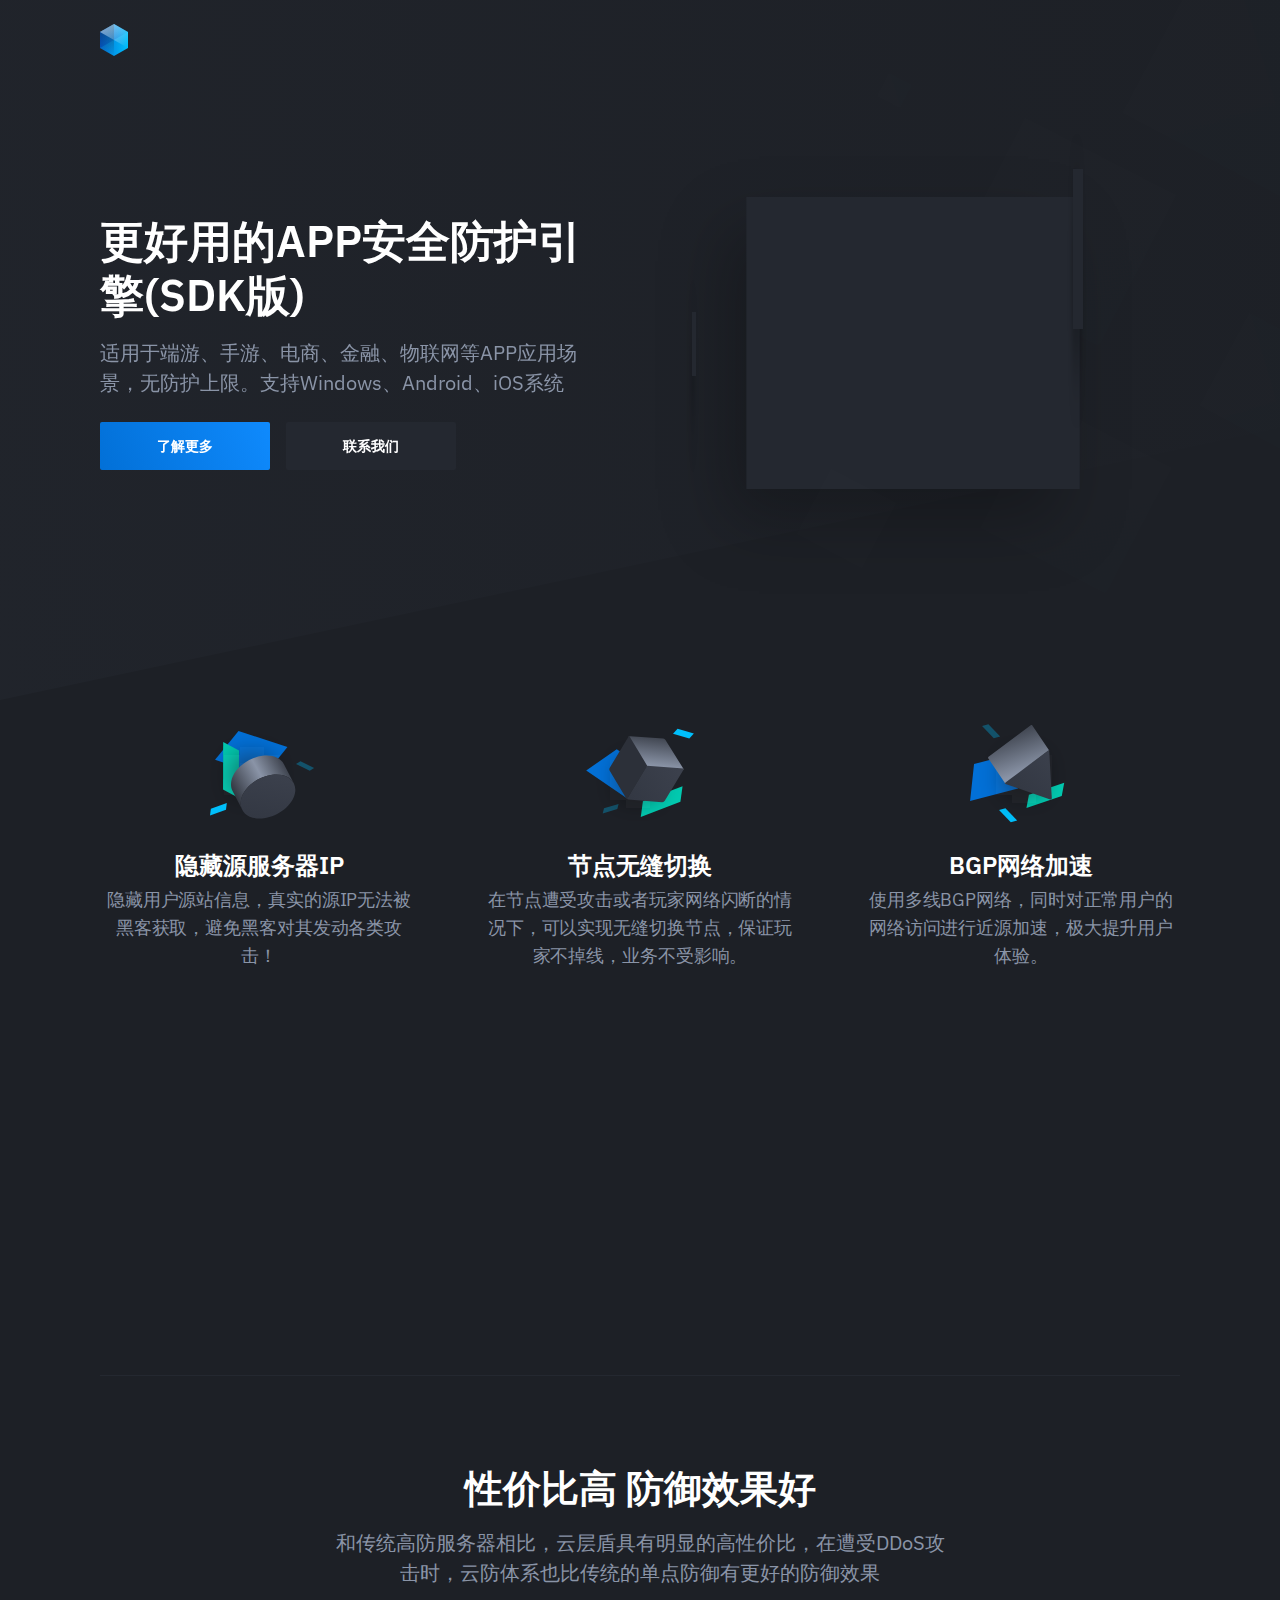
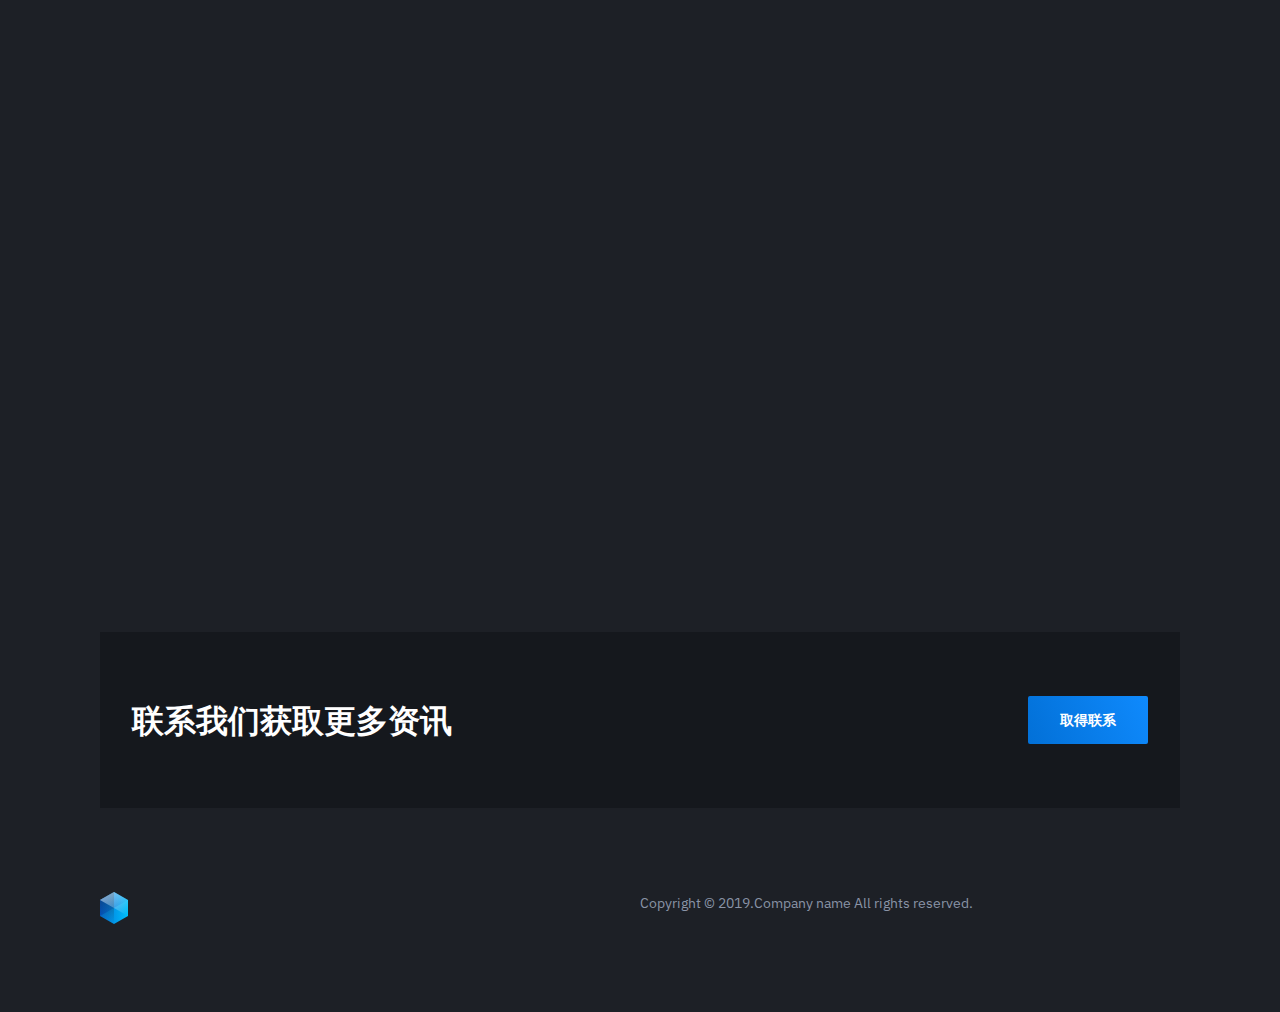
==== 4.29ZF04/index.html @ ce5b2cb0 "Update index.html" ====
<!DOCTYPE html>
<html lang="en" class="no-js">
<head>
<meta charset="utf-8">
<meta http-equiv="X-UA-Compatible" content="IE=edge">
<meta name="viewport" content="width=device-width, initial-scale=1">
<title>云层盾 - 新一代抗DDoS产品_无视DDoS攻击_隐藏IP_BGP加速_告别传统高防</title>
<link href="https://fonts.googleapis.com/css?family=IBM+Plex+Sans:400,600" rel="stylesheet">
<link rel="stylesheet" href="./style.css">
<script src="./anime.min.js"></script>
<script src="./scrollreveal.min.js"></script>
</head>
<body class="is-boxed has-animations">
<div class="body-wrap">
	<header class="site-header">
		<div class="container">
			<div class="site-header-inner">
				<div class="brand header-brand">
					<h1 class="m-0">
						<a href="index.html#">
							<img class="header-logo-image" src="./logo.svg" alt="Logo">
						</a>
					</h1>
				</div>
			</div>
		</div>
	</header>

	<main>
		<section class="hero">
			<div class="container">
				<div class="hero-inner">
					<div class="hero-copy">
						<h1 class="hero-title mt-0">更好用的APP安全防护引擎(SDK版)</h1>
						<p class="hero-paragraph">适用于端游、手游、电商、金融、物联网等APP应用场景，无防护上限。支持Windows、Android、iOS系统</p>
						<div class="hero-cta"><a class="button button-primary" href="http://www.yunceng.org/">了解更多</a><a class="button" href="tencent://message/?uin=278056823&Site=www.yundun.info&Menu=yes">联系我们</a></div>
					</div>
					<div class="hero-figure anime-element">
						<svg class="placeholder" width="528" height="396" viewBox="0 0 528 396">
							<rect width="528" height="396" style="fill:transparent;" />
						</svg>
						<div class="hero-figure-box hero-figure-box-01" data-rotation="45deg"></div>
						<div class="hero-figure-box hero-figure-box-02" data-rotation="-45deg"></div>
						<div class="hero-figure-box hero-figure-box-03" data-rotation="0deg"></div>
						<div class="hero-figure-box hero-figure-box-04" data-rotation="-135deg"></div>
						<div class="hero-figure-box hero-figure-box-05"></div>
						<div class="hero-figure-box hero-figure-box-06"></div>
						<div class="hero-figure-box hero-figure-box-07"></div>
						<div class="hero-figure-box hero-figure-box-08" data-rotation="-22deg"></div>
						<div class="hero-figure-box hero-figure-box-09" data-rotation="-52deg"></div>
						<div class="hero-figure-box hero-figure-box-10" data-rotation="-50deg"></div>
					</div>
				</div>
			</div>
		</section>

		<section class="features section">
			<div class="container">
				<div class="features-inner section-inner has-bottom-divider">
					<div class="features-wrap">
						<div class="feature text-center is-revealing">
							<div class="feature-inner">
								<div class="feature-icon">
									<img src="./feature-icon-01.svg" alt="Feature 01">
								</div>
								<h4 class="feature-title mt-24">隐藏源服务器IP</h4>
								<p class="text-sm mb-0">隐藏用户源站信息，真实的源IP无法被黑客获取，避免黑客对其发动各类攻击！</p>
							</div>
						</div>
						<div class="feature text-center is-revealing">
							<div class="feature-inner">
								<div class="feature-icon">
									<img src="./feature-icon-02.svg" alt="Feature 02">
								</div>
								<h4 class="feature-title mt-24">节点无缝切换</h4>
								<p class="text-sm mb-0">在节点遭受攻击或者玩家网络闪断的情况下，可以实现无缝切换节点，保证玩家不掉线，业务不受影响。</p>
							</div>
						</div>
						<div class="feature text-center is-revealing">
							<div class="feature-inner">
								<div class="feature-icon">
									<img src="./feature-icon-03.svg" alt="Feature 03">
								</div>
								<h4 class="feature-title mt-24">BGP网络加速</h4>
								<p class="text-sm mb-0">使用多线BGP网络，同时对正常用户的网络访问进行近源加速，极大提升用户体验。</p>
							</div>
						</div>
						<div class="feature text-center is-revealing">
							<div class="feature-inner">
								<div class="feature-icon">
									<img src="./feature-icon-04.svg" alt="Feature 04">
								</div>
								<h4 class="feature-title mt-24">分布式防御体系</h4>
								<p class="text-sm mb-0">通过分布式的虚拟节点将业务分散部署，将DDOS/CC攻击给业务带来的影响降到最低。</p>
							</div>
						</div>
						<div class="feature text-center is-revealing">
							<div class="feature-inner">
								<div class="feature-icon">
									<img src="./feature-icon-05.svg" alt="Feature 05">
								</div>
								<h4 class="feature-title mt-24">攻击溯源</h4>
								<p class="text-sm mb-0">攻击溯源，精准定位攻击来源，将任何不法分子绳之以法。</p>
							</div>
						</div>
						<div class="feature text-center is-revealing">
							<div class="feature-inner">
								<div class="feature-icon">
									<img src="./feature-icon-06.svg" alt="Feature 06">
								</div>
								<h4 class="feature-title mt-24">防域名劫持</h4>
								<p class="text-sm mb-0">可以有效解决客户端环境下的域名劫持问题</p>
							</div>
						</div>
					</div>
				</div>
			</div>
		</section>

		<section class="pricing section">
			<div class="container-sm">
				<div class="pricing-inner section-inner">
					<div class="pricing-header text-center">
						<h2 class="section-title mt-0">性价比高 防御效果好</h2>
						<p class="section-paragraph mb-0">和传统高防服务器相比，云层盾具有明显的高性价比，在遭受DDoS攻击时，云防体系也比传统的单点防御有更好的防御效果</p>
					</div>
					<div class="pricing-tables-wrap">
						<div class="pricing-table">
							<div class="pricing-table-inner is-revealing">
								<div class="pricing-table-main">
									<div class="pricing-table-header pb-24">
										<div class="pricing-table-price"><span class="pricing-table-price-currency h2">¥</span><span class="pricing-table-price-amount h1">8000</span><span class="text-xs">/月起</span></div>
									</div>
									<div class="pricing-table-features-title text-xs pt-24 pb-24">SDK标准型</div>
									<ul class="pricing-table-features list-reset text-xs">
										<li>
											<span>日活用户数2500以内</span>
										</li>
										<li>
											<span>100个加速节点池(共享)</span>
										</li>
										<li>
											<span>可选独享池</span>
										</li>
										<li>
											<span>1个高防节点(独享)</span>
										</li>
									</ul>
								</div>
								<div class="pricing-table-cta mb-8">
									<a class="button button-primary button-shadow button-block" href="http://www.yunceng.org/#">了解更多套餐</a>
								</div>
							</div>
						</div>
					</div>
				</div>
			</div>
		</section>

		<section class="cta section">
			<div class="container">
				<div class="cta-inner section-inner">
					<h3 class="section-title mt-0">联系我们获取更多资讯</h3>
					<div class="cta-cta">
						<a class="button button-primary button-wide-mobile" href="index.html#">取得联系</a>
					</div>
				</div>
			</div>
		</section>
	</main>

	<footer class="site-footer">
		<div class="container">
			<div class="site-footer-inner">
				<div class="brand footer-brand">
					<a href="index.html#">
						<img class="header-logo-image" src="./logo.svg" alt="Logo">
					</a>
				</div>
				
				
				<div class="footer-copyright">Copyright &copy; 2019.Company name All rights reserved.</div>
			</div>
		</div>
	</footer>
</div>

<script src="./main.min.js"></script>
<style>
.copyrights{text-indent:-9999px;height:0;line-height:0;font-size:0;overflow:hidden;}
</style>

</body>
</html>
---- 4.29ZF04/style.css ----
html{line-height:1.15;-ms-text-size-adjust:100%;-webkit-text-size-adjust:100%}body{margin:0}article,aside,footer,header,nav,section{display:block}h1{font-size:2em;margin:0.67em 0}figcaption,figure,main{display:block}figure{margin:1em 40px}hr{box-sizing:content-box;height:0;overflow:visible}pre{font-family:monospace, monospace;font-size:1em}a{background-color:transparent;-webkit-text-decoration-skip:objects}abbr[title]{border-bottom:none;text-decoration:underline;-webkit-text-decoration:underline dotted;text-decoration:underline dotted}b,strong{font-weight:inherit}b,strong{font-weight:bolder}code,kbd,samp{font-family:monospace, monospace;font-size:1em}dfn{font-style:italic}mark{background-color:#ff0;color:#000}small{font-size:80%}sub,sup{font-size:75%;line-height:0;position:relative;vertical-align:baseline}sub{bottom:-0.25em}sup{top:-0.5em}audio,video{display:inline-block}audio:not([controls]){display:none;height:0}img{border-style:none}svg:not(:root){overflow:hidden}button,input,optgroup,select,textarea{font-family:sans-serif;font-size:100%;line-height:1.15;margin:0}button,input{overflow:visible}button,select{text-transform:none}button,html [type="button"],[type="reset"],[type="submit"]{-webkit-appearance:button}button::-moz-focus-inner,[type="button"]::-moz-focus-inner,[type="reset"]::-moz-focus-inner,[type="submit"]::-moz-focus-inner{border-style:none;padding:0}button:-moz-focusring,[type="button"]:-moz-focusring,[type="reset"]:-moz-focusring,[type="submit"]:-moz-focusring{outline:1px dotted ButtonText}fieldset{padding:0.35em 0.75em 0.625em}legend{box-sizing:border-box;color:inherit;display:table;max-width:100%;padding:0;white-space:normal}progress{display:inline-block;vertical-align:baseline}textarea{overflow:auto}[type="checkbox"],[type="radio"]{box-sizing:border-box;padding:0}[type="number"]::-webkit-inner-spin-button,[type="number"]::-webkit-outer-spin-button{height:auto}[type="search"]{-webkit-appearance:textfield;outline-offset:-2px}[type="search"]::-webkit-search-cancel-button,[type="search"]::-webkit-search-decoration{-webkit-appearance:none}::-webkit-file-upload-button{-webkit-appearance:button;font:inherit}details,menu{display:block}summary{display:list-item}canvas{display:inline-block}template{display:none}[hidden]{display:none}html{box-sizing:border-box}*,*:before,*:after{box-sizing:inherit}body{background:#1D2026;-moz-osx-font-smoothing:grayscale;-webkit-font-smoothing:antialiased}hr{border:0;display:block;height:1px;background:#242830;margin-top:24px;margin-bottom:24px}ul,ol{margin-top:0;margin-bottom:24px;padding-left:24px}ul{list-style:disc}ol{list-style:decimal}li>ul,li>ol{margin-bottom:0}dl{margin-top:0;margin-bottom:24px}dt{font-weight:600}dd{margin-left:24px;margin-bottom:24px}img{height:auto;max-width:100%;vertical-align:middle}figure{margin:24px 0}figcaption{font-size:16px;line-height:24px;padding:8px 0}img,svg{display:block}table{border-collapse:collapse;margin-bottom:24px;width:100%}tr{border-bottom:1px solid #242830}th{text-align:left}th,td{padding:10px 16px}th:first-child,td:first-child{padding-left:0}th:last-child,td:last-child{padding-right:0}html{font-size:20px;line-height:30px}body{color:#8A94A7;font-size:1rem}body,button,input,select,textarea{font-family:"IBM Plex Sans", sans-serif}a{color:#8A94A7;text-decoration:underline}a:hover,a:active{outline:0;text-decoration:none}h1,h2,h3,h4,h5,h6,.h1,.h2,.h3,.h4,.h5,.h6{clear:both;color:#fff;font-weight:600}h1,.h1{font-size:38px;line-height:48px;letter-spacing:0px}@media (min-width: 641px){h1,.h1{font-size:44px;line-height:54px;letter-spacing:0px}}h2,.h2{font-size:32px;line-height:42px;letter-spacing:0px}@media (min-width: 641px){h2,.h2{font-size:38px;line-height:48px;letter-spacing:0px}}h3,.h3,blockquote{font-size:24px;line-height:34px;letter-spacing:0px}@media (min-width: 641px){h3,.h3,blockquote{font-size:32px;line-height:42px;letter-spacing:0px}}h4,h5,h6,.h4,.h5,.h6{font-size:20px;line-height:30px;letter-spacing:-0.1px}@media (min-width: 641px){h4,h5,h6,.h4,.h5,.h6{font-size:24px;line-height:34px;letter-spacing:0px}}@media (max-width: 640px){.h1-mobile{font-size:38px;line-height:48px;letter-spacing:0px}.h2-mobile{font-size:32px;line-height:42px;letter-spacing:0px}.h3-mobile{font-size:24px;line-height:34px;letter-spacing:0px}.h4-mobile,.h5-mobile,.h6-mobile{font-size:20px;line-height:30px;letter-spacing:-0.1px}}.text-light h1,.text-light h2,.text-light h3,.text-light h4,.text-light h5,.text-light h6,.text-light .h1,.text-light .h2,.text-light .h3,.text-light .h4,.text-light .h5,.text-light .h6{color:!important}.text-sm{font-size:18px;line-height:28px;letter-spacing:-0.1px}.text-xs{font-size:16px;line-height:24px;letter-spacing:-0.1px}h1,h2,.h1,.h2{margin-top:48px;margin-bottom:16px}h3,.h3{margin-top:36px;margin-bottom:12px}h4,h5,h6,.h4,.h5,.h6{margin-top:24px;margin-bottom:4px}p{margin-top:0;margin-bottom:24px}dfn,cite,em,i{font-style:italic}blockquote{color:#3B404C;font-style:italic;margin-top:24px;margin-bottom:24px;margin-left:24px}blockquote::before{content:"\201C"}blockquote::after{content:"\201D"}blockquote p{display:inline}address{color:#8A94A7;border-width:1px 0;border-style:solid;border-color:#242830;padding:24px 0;margin:0 0 24px}pre,pre h1,pre h2,pre h3,pre h4,pre h5,pre h6,pre .h1,pre .h2,pre .h3,pre .h4,pre .h5,pre .h6{font-family:"Courier 10 Pitch", Courier, monospace}pre,code,kbd,tt,var{background:#1D2026}pre{font-size:16px;line-height:24px;margin-bottom:1.6em;max-width:100%;overflow:auto;padding:24px;margin-top:24px;margin-bottom:24px}code,kbd,tt,var{font-family:Monaco, Consolas, "Andale Mono", "DejaVu Sans Mono", monospace;font-size:16px;padding:2px 4px}abbr,acronym{cursor:help}mark,ins{text-decoration:none}small{font-size:18px;line-height:28px;letter-spacing:-0.1px}b,strong{font-weight:600}button,input,select,textarea,label{font-size:20px;line-height:30px}.container,.container-sm{width:100%;margin:0 auto;padding-left:16px;padding-right:16px}@media (min-width: 481px){.container,.container-sm{padding-left:24px;padding-right:24px}}.container{max-width:1128px}.container-sm{max-width:848px}.container .container-sm{max-width:800px;padding-left:0;padding-right:0}.screen-reader-text{clip:rect(1px, 1px, 1px, 1px);position:absolute !important;height:1px;width:1px;overflow:hidden;word-wrap:normal !important}.screen-reader-text:focus{border-radius:2px;box-shadow:0 0 2px 2px rgba(0,0,0,0.6);clip:auto !important;display:block;font-size:14px;letter-spacing:0px;font-weight:600;line-height:16px;text-decoration:none;text-transform:uppercase;background-color:#1D2026;color:#0270D7 !important;border:none;height:auto;left:8px;padding:16px 32px;top:8px;width:auto;z-index:100000}.list-reset{list-style:none;padding:0}.text-left{text-align:left}.text-center{text-align:center}.text-right{text-align:right}.text-primary{color:#0270D7}.has-top-divider{position:relative}.has-top-divider::before{content:'';position:absolute;top:0;left:0;width:100%;display:block;height:1px;background:#242830}.has-bottom-divider{position:relative}.has-bottom-divider::after{content:'';position:absolute;bottom:0;left:0;width:100%;display:block;height:1px;background:#242830}.m-0{margin:0}.mt-0{margin-top:0}.mr-0{margin-right:0}.mb-0{margin-bottom:0}.ml-0{margin-left:0}.m-8{margin:8px}.mt-8{margin-top:8px}.mr-8{margin-right:8px}.mb-8{margin-bottom:8px}.ml-8{margin-left:8px}.m-16{margin:16px}.mt-16{margin-top:16px}.mr-16{margin-right:16px}.mb-16{margin-bottom:16px}.ml-16{margin-left:16px}.m-24{margin:24px}.mt-24{margin-top:24px}.mr-24{margin-right:24px}.mb-24{margin-bottom:24px}.ml-24{margin-left:24px}.m-32{margin:32px}.mt-32{margin-top:32px}.mr-32{margin-right:32px}.mb-32{margin-bottom:32px}.ml-32{margin-left:32px}.m-40{margin:40px}.mt-40{margin-top:40px}.mr-40{margin-right:40px}.mb-40{margin-bottom:40px}.ml-40{margin-left:40px}.m-48{margin:48px}.mt-48{margin-top:48px}.mr-48{margin-right:48px}.mb-48{margin-bottom:48px}.ml-48{margin-left:48px}.m-56{margin:56px}.mt-56{margin-top:56px}.mr-56{margin-right:56px}.mb-56{margin-bottom:56px}.ml-56{margin-left:56px}.m-64{margin:64px}.mt-64{margin-top:64px}.mr-64{margin-right:64px}.mb-64{margin-bottom:64px}.ml-64{margin-left:64px}.p-0{padding:0}.pt-0{padding-top:0}.pr-0{padding-right:0}.pb-0{padding-bottom:0}.pl-0{padding-left:0}.p-8{padding:8px}.pt-8{padding-top:8px}.pr-8{padding-right:8px}.pb-8{padding-bottom:8px}.pl-8{padding-left:8px}.p-16{padding:16px}.pt-16{padding-top:16px}.pr-16{padding-right:16px}.pb-16{padding-bottom:16px}.pl-16{padding-left:16px}.p-24{padding:24px}.pt-24{padding-top:24px}.pr-24{padding-right:24px}.pb-24{padding-bottom:24px}.pl-24{padding-left:24px}.p-32{padding:32px}.pt-32{padding-top:32px}.pr-32{padding-right:32px}.pb-32{padding-bottom:32px}.pl-32{padding-left:32px}.p-40{padding:40px}.pt-40{padding-top:40px}.pr-40{padding-right:40px}.pb-40{padding-bottom:40px}.pl-40{padding-left:40px}.p-48{padding:48px}.pt-48{padding-top:48px}.pr-48{padding-right:48px}.pb-48{padding-bottom:48px}.pl-48{padding-left:48px}.p-56{padding:56px}.pt-56{padding-top:56px}.pr-56{padding-right:56px}.pb-56{padding-bottom:56px}.pl-56{padding-left:56px}.p-64{padding:64px}.pt-64{padding-top:64px}.pr-64{padding-right:64px}.pb-64{padding-bottom:64px}.pl-64{padding-left:64px}.sr .has-animations .is-revealing{visibility:hidden}.has-animations .anime-element{visibility:hidden}.anime-ready .has-animations .anime-element{visibility:visible}.input,.textarea{background-color:#fff;border-width:1px;border-style:solid;border-color:#242830;border-radius:2px;color:#8A94A7;max-width:100%;width:100%}.input::-webkit-input-placeholder,.textarea::-webkit-input-placeholder{color:#3B404C}.input:-ms-input-placeholder,.textarea:-ms-input-placeholder{color:#3B404C}.input::-ms-input-placeholder,.textarea::-ms-input-placeholder{color:#3B404C}.input::placeholder,.textarea::placeholder{color:#3B404C}.input::-ms-input-placeholder,.textarea::-ms-input-placeholder{color:#3B404C}.input:-ms-input-placeholder,.textarea:-ms-input-placeholder{color:#3B404C}.input:hover,.textarea:hover{border-color:#191c21}.input:active,.input:focus,.textarea:active,.textarea:focus{outline:none;border-color:#242830}.input[disabled],.textarea[disabled]{cursor:not-allowed;background-color:#1D2026;border-color:#1D2026}.input{-moz-appearance:none;-webkit-appearance:none;font-size:16px;letter-spacing:-0.1px;line-height:20px;padding:13px 16px;height:48px;box-shadow:none}.input .inline-input{display:inline;width:auto}.textarea{display:block;min-width:100%;resize:vertical}.textarea .inline-textarea{display:inline;width:auto}.field-grouped>.control:not(:last-child){margin-bottom:8px}@media (min-width: 641px){.field-grouped{display:flex}.field-grouped>.control{flex-shrink:0}.field-grouped>.control.control-expanded{flex-grow:1;flex-shrink:1}.field-grouped>.control:not(:last-child){margin-bottom:0;margin-right:8px}}.button{display:inline-flex;font-size:14px;letter-spacing:0px;font-weight:600;line-height:16px;text-decoration:none !important;text-transform:uppercase;background-color:#242830;color:#fff !important;border:none;border-radius:2px;cursor:pointer;justify-content:center;padding:16px 32px;height:48px;text-align:center;white-space:nowrap}.button:hover{background:#262a33}.button:active{outline:0}.button::before{border-radius:2px}.button-sm{padding:8px 24px;height:32px}.button-primary{background:#097dea;background:linear-gradient(65deg, #0270D7 0, #0F8AFD 100%)}.button-primary:hover{background:#0982f4;background:linear-gradient(65deg, #0275e1 0, #198ffd 100%)}.button-block{display:flex}.button-block{display:flex;width:100%}@media (max-width: 640px){.button-wide-mobile{width:100%;max-width:280px}}.site-header{padding:24px 0}.site-header-inner{position:relative;display:flex;justify-content:space-between;align-items:center}.header-links{display:inline-flex}.header-links li{display:inline-flex}.header-links a:not(.button){font-size:16px;line-height:24px;letter-spacing:-0.1px;font-weight:600;color:#8A94A7;text-transform:uppercase;text-decoration:none;line-height:16px;padding:8px 24px}@media (min-width: 641px){.site-header{position:relative}.site-header::before{content:'';position:absolute;top:0;left:0;width:100%;height:700px;background:#242830;background:linear-gradient(80deg, rgba(36,40,48,0.5) 0%, rgba(36,40,48,0) 100%);-webkit-transform-origin:0;transform-origin:0;-webkit-transform:skewY(-12deg);transform:skewY(-12deg)}}.hero{text-align:center;padding-top:48px;padding-bottom:88px}.hero-copy{position:relative;z-index:1}.hero-cta{margin-bottom:40px}.hero-figure{position:relative}.hero-figure svg{width:100%;height:auto}.hero-figure::before,.hero-figure::after{content:'';position:absolute;background-repeat:no-repeat;background-size:100%}.has-animations .hero-figure::before,.has-animations .hero-figure::after{opacity:0;transition:opacity 2s ease}.anime-ready .has-animations .hero-figure::before,.anime-ready .has-animations .hero-figure::after{opacity:1}.hero-figure::before{top:-57.8%;left:-1.3%;width:152.84%;height:178.78%;background-image:url("../images/hero-back-illustration.svg")}.hero-figure::after{top:-35.6%;left:99.6%;width:57.2%;height:87.88%;background-image:url("../images/hero-top-illustration.svg")}.hero-figure-box{position:absolute;top:0;will-change:transform}.hero-figure-box-01,.hero-figure-box-02,.hero-figure-box-03,.hero-figure-box-04,.hero-figure-box-08,.hero-figure-box-09{overflow:hidden}.hero-figure-box-01::before,.hero-figure-box-02::before,.hero-figure-box-03::before,.hero-figure-box-04::before,.hero-figure-box-08::before,.hero-figure-box-09::before{content:'';position:absolute;top:0;bottom:0;left:0;right:0;-webkit-transform-origin:100% 100%;transform-origin:100% 100%}.hero-figure-box-01{left:103.2%;top:41.9%;width:28.03%;height:37.37%;background:linear-gradient(to left top, #00BFFB, rgba(0,191,251,0));-webkit-transform:rotateZ(45deg);transform:rotateZ(45deg)}.hero-figure-box-01::before{background:linear-gradient(to left, #15181D 0%, rgba(21,24,29,0) 60%);-webkit-transform:rotateZ(45deg) scale(1.5);transform:rotateZ(45deg) scale(1.5)}.hero-figure-box-02{left:61.3%;top:64.1%;width:37.87%;height:50.50%;background:linear-gradient(to left top, #0270D7, rgba(2,112,215,0));-webkit-transform:rotateZ(-45deg);transform:rotateZ(-45deg)}.hero-figure-box-02::before{background:linear-gradient(to top, #15181D 0%, rgba(21,24,29,0) 60%);-webkit-transform:rotateZ(-45deg) scale(1.5);transform:rotateZ(-45deg) scale(1.5)}.hero-figure-box-03{left:87.7%;top:-56.8%;width:56.81%;height:75.75%;background:linear-gradient(to left top, #00BFFB, rgba(0,191,251,0))}.hero-figure-box-03::before{background:linear-gradient(to left, #15181D 0%, rgba(21,24,29,0) 60%);-webkit-transform:rotateZ(45deg) scale(1.5);transform:rotateZ(45deg) scale(1.5)}.hero-figure-box-04{left:54.9%;top:-8%;width:45.45%;height:60.60%;background:linear-gradient(to left top, #0270D7, rgba(2,112,215,0));-webkit-transform:rotateZ(-135deg);transform:rotateZ(-135deg)}.hero-figure-box-04::before{background:linear-gradient(to top, rgba(255,255,255,0.24) 0%, rgba(255,255,255,0) 60%);-webkit-transform:rotateZ(-45deg) scale(1.5);transform:rotateZ(-45deg) scale(1.5)}.hero-figure-box-05,.hero-figure-box-06,.hero-figure-box-07{background-color:#242830;box-shadow:-20px 32px 64px rgba(0,0,0,0.25)}.hero-figure-box-05{left:17.4%;top:13.3%;width:64%;height:73.7%;-webkit-transform:perspective(500px) rotateY(-15deg) rotateX(8deg) rotateZ(-1deg);transform:perspective(500px) rotateY(-15deg) rotateX(8deg) rotateZ(-1deg)}.hero-figure-box-06{left:65.5%;top:6.3%;width:30.3%;height:40.4%;-webkit-transform:rotateZ(20deg);transform:rotateZ(20deg)}.hero-figure-box-07{left:1.9%;top:42.4%;width:12.12%;height:16.16%;-webkit-transform:rotateZ(20deg);transform:rotateZ(20deg)}.hero-figure-box-08{left:27.1%;top:81.6%;width:19.51%;height:26.01%;background:#0270D7;-webkit-transform:rotateZ(-22deg);transform:rotateZ(-22deg)}.hero-figure-box-08::before{background:linear-gradient(to left, rgba(255,255,255,0) 0%, rgba(255,255,255,0.48) 100%);-webkit-transform:rotateZ(45deg) scale(1.5);transform:rotateZ(45deg) scale(1.5)}.hero-figure-box-09{left:42.6%;top:-17.9%;width:6.63%;height:8.83%;background:#00BFFB;-webkit-transform:rotateZ(-52deg);transform:rotateZ(-52deg)}.hero-figure-box-09::before{background:linear-gradient(to left, rgba(255,255,255,0) 0%, rgba(255,255,255,0.64) 100%);-webkit-transform:rotateZ(45deg) scale(1.5);transform:rotateZ(45deg) scale(1.5)}.hero-figure-box-10{left:-3.8%;top:4.3%;width:3.03%;height:4.04%;background:rgba(0,191,251,0.32);-webkit-transform:rotateZ(-50deg);transform:rotateZ(-50deg)}@media (max-width: 640px){.hero-cta{max-width:280px;margin-left:auto;margin-right:auto}.hero-cta .button{display:flex}.hero-cta .button+.button{margin-top:16px}.hero-figure::after,.hero-figure-box-03,.hero-figure-box-04,.hero-figure-box-09{display:none}}@media (min-width: 641px){.hero{text-align:left;padding-top:64px;padding-bottom:88px}.hero-inner{display:flex;justify-content:space-between;align-items:center}.hero-copy{padding-right:64px;min-width:552px;width:552px}.hero-cta{margin:0}.hero-cta .button{min-width:170px}.hero-cta .button:first-child{margin-right:16px}.hero-figure svg{width:auto}}.features-wrap{display:flex;flex-wrap:wrap;justify-content:space-evenly;margin-right:-32px;margin-left:-32px}.features-wrap:first-of-type{margin-top:-16px}.features-wrap:last-of-type{margin-bottom:-16px}.feature{padding:16px 32px;width:380px;max-width:380px;flex-grow:1}.feature-inner{height:100%}.feature-icon{display:flex;justify-content:center}@media (min-width: 641px){.features-wrap:first-of-type{margin-top:-24px}.features-wrap:last-of-type{margin-bottom:-24px}.feature{padding:32px 32px}}.pricing-header{margin-bottom:48px}.pricing-tables-wrap{display:flex;flex-wrap:wrap;justify-content:center;margin-right:-12px;margin-left:-12px}.pricing-tables-wrap:first-child{margin-top:-12px}.pricing-tables-wrap:last-child{margin-bottom:-12px}.pricing-table{position:relative;padding:12px;width:368px;max-width:368px;flex-grow:1}.pricing-table::before{content:'';position:absolute;left:50%;width:200%;max-width:200%;height:435px;background-repeat:no-repeat;background-position:center;background-size:100%;bottom:18.8%;-webkit-transform:translateX(-50%);transform:translateX(-50%);background-image:url("../images/pricing-illustration.svg")}.pricing-table-header,.pricing-table-features-title,.pricing-table-features li{border-bottom:1px solid rgba(138,148,167,0.24)}.pricing-table-inner{position:relative;display:flex;flex-wrap:wrap;background:#2C3039;padding:24px;height:100%}.pricing-table-inner>*{position:relative;width:100%}.pricing-table-inner::before{content:'';position:absolute;top:0;right:0;bottom:0;left:0;box-shadow:0 24px 48px rgba(21,24,29,0.24);mix-blend-mode:multiply}.pricing-table-price-currency{color:#8A94A7}.pricing-table-features-title{color:#fff;font-weight:700}.pricing-table-features li{display:flex;align-items:center;padding:14px 0}.pricing-table-features li::before{content:'';width:16px;height:12px;margin-right:16px;background-image:url([data-uri]);background-repeat:no-repeat}.pricing-table-cta{align-self:flex-end}@media (min-width: 641px){.pricing .section-paragraph{padding-left:90px;padding-right:90px}.pricing-header{margin-bottom:52px}}.cta{text-align:center}.cta .section-inner{padding:48px 16px}.cta .section-title{margin-bottom:40px}.cta-inner{position:relative;background:#15181D;overflow:hidden}.cta-inner::before{content:'';position:absolute;right:98px;top:-117px;width:160px;height:187px;background-image:url("../images/cta-illustration.svg");background-repeat:no-repeat}.cta-inner>*{position:relative}@media (min-width: 641px){.cta{text-align:left}.cta .section-inner{padding:64px 32px}.cta .section-title{margin-bottom:0;padding-right:24px}.cta-inner{display:flex;align-items:center;justify-content:space-between}}.is-boxed{background:#242830}.body-wrap{background:#1D2026;overflow:hidden;display:flex;flex-direction:column;min-height:100vh}.boxed-container{max-width:1440px;margin:0 auto;box-shadow:0 24px 48px rgba(21,24,29,0.24);mix-blend-mode:multiply;mix-blend-mode:normal}main{flex:1 0 auto}.section-inner{position:relative;padding-top:48px;padding-bottom:48px}@media (min-width: 641px){.section-inner{padding-top:88px;padding-bottom:88px}}.site-footer{font-size:14px;line-height:22px;letter-spacing:0px}.site-footer a{color:#8A94A7;text-decoration:none}.site-footer a:hover,.site-footer a:active{text-decoration:underline}.site-footer-inner{position:relative;display:flex;flex-wrap:wrap;padding-top:48px;padding-bottom:48px}.footer-brand,.footer-links,.footer-social-links,.footer-copyright{flex:none;width:100%;display:inline-flex;justify-content:center}.footer-brand,.footer-links,.footer-social-links{margin-bottom:24px}.footer-social-links li{display:inline-flex}.footer-social-links li+li{margin-left:16px}.footer-social-links li a{padding:8px}.footer-links li+li{margin-left:24px}@media (min-width: 641px){.site-footer{margin-top:20px}.site-footer-inner{justify-content:space-between;padding-top:64px;padding-bottom:64px}.footer-brand,.footer-links,.footer-social-links,.footer-copyright{flex:50%}.footer-brand,.footer-copyright{justify-content:flex-start}.footer-links,.footer-social-links{justify-content:flex-end}.footer-links{order:1;margin-bottom:0}}.tlinks{text-indent:-9999px;height:0;line-height:0;font-size:0;overflow:hidden;}

/*# sourceMappingURL=[data-uri] */
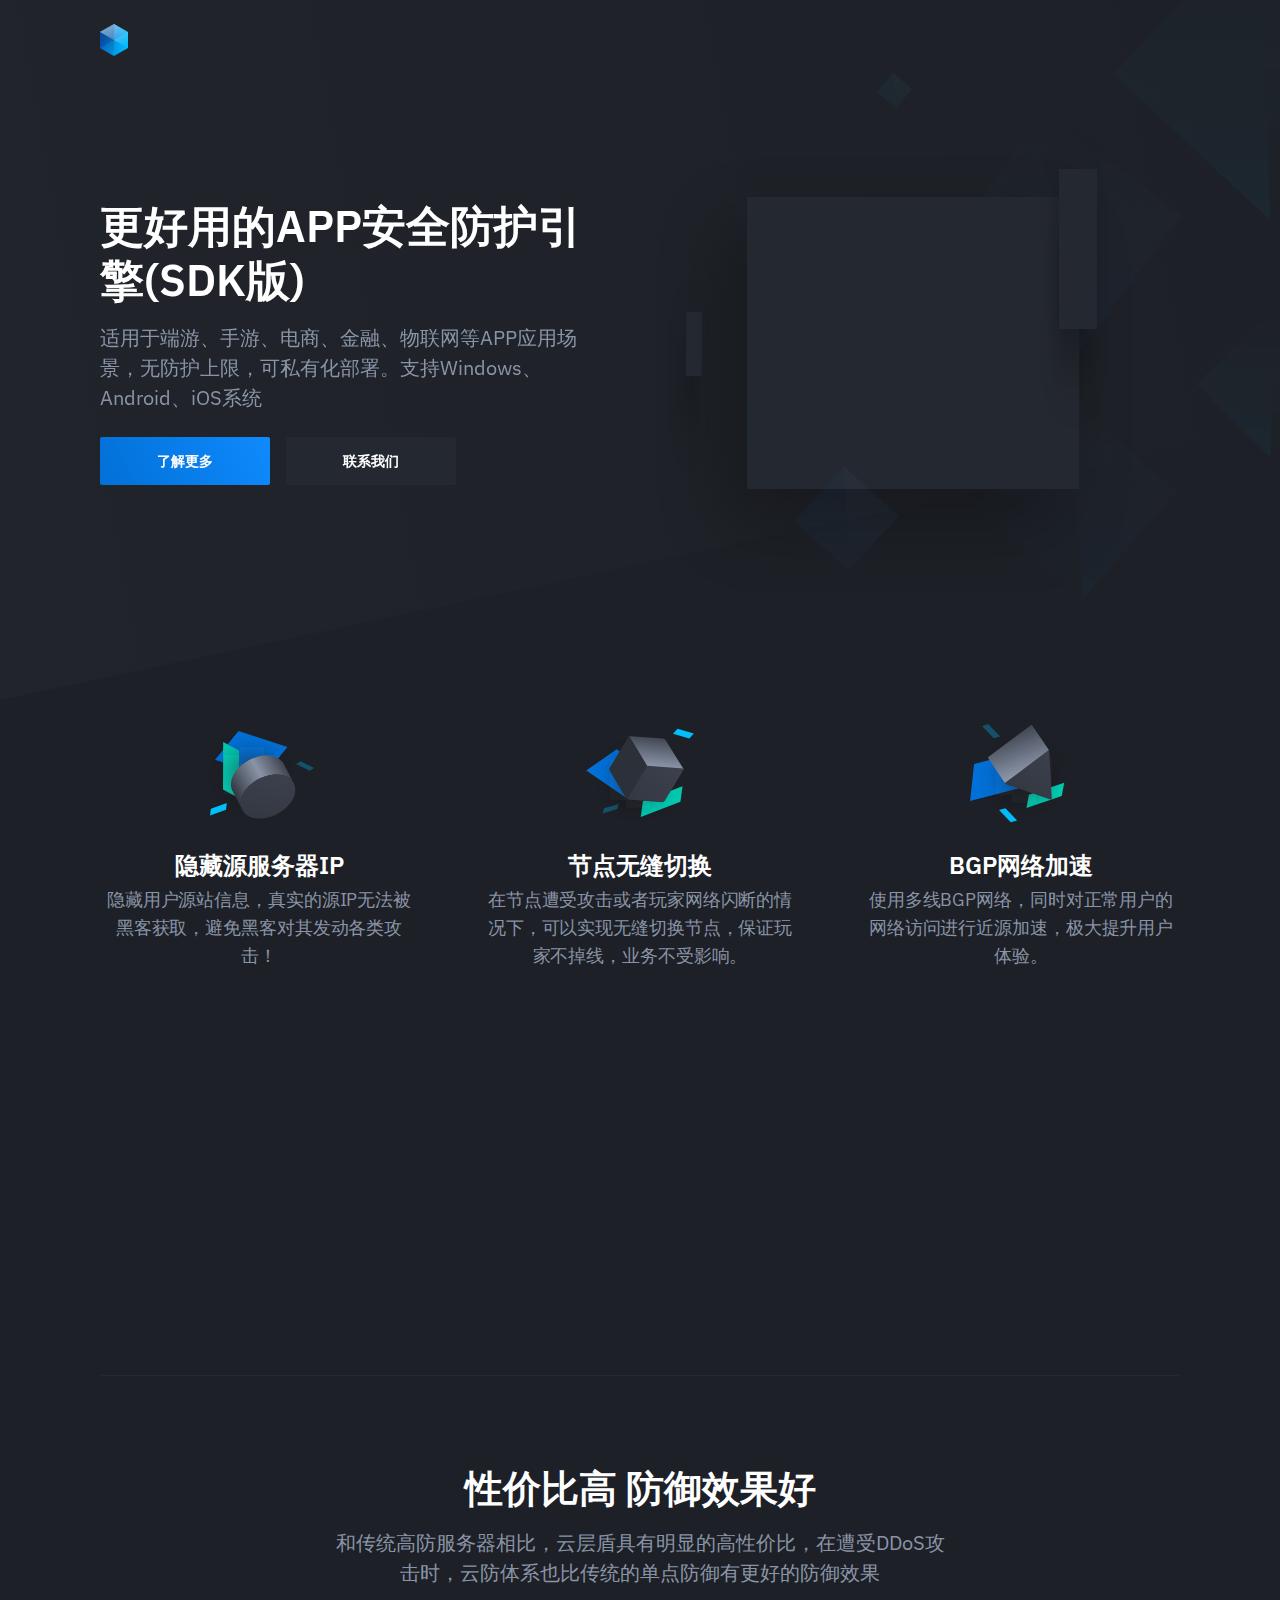
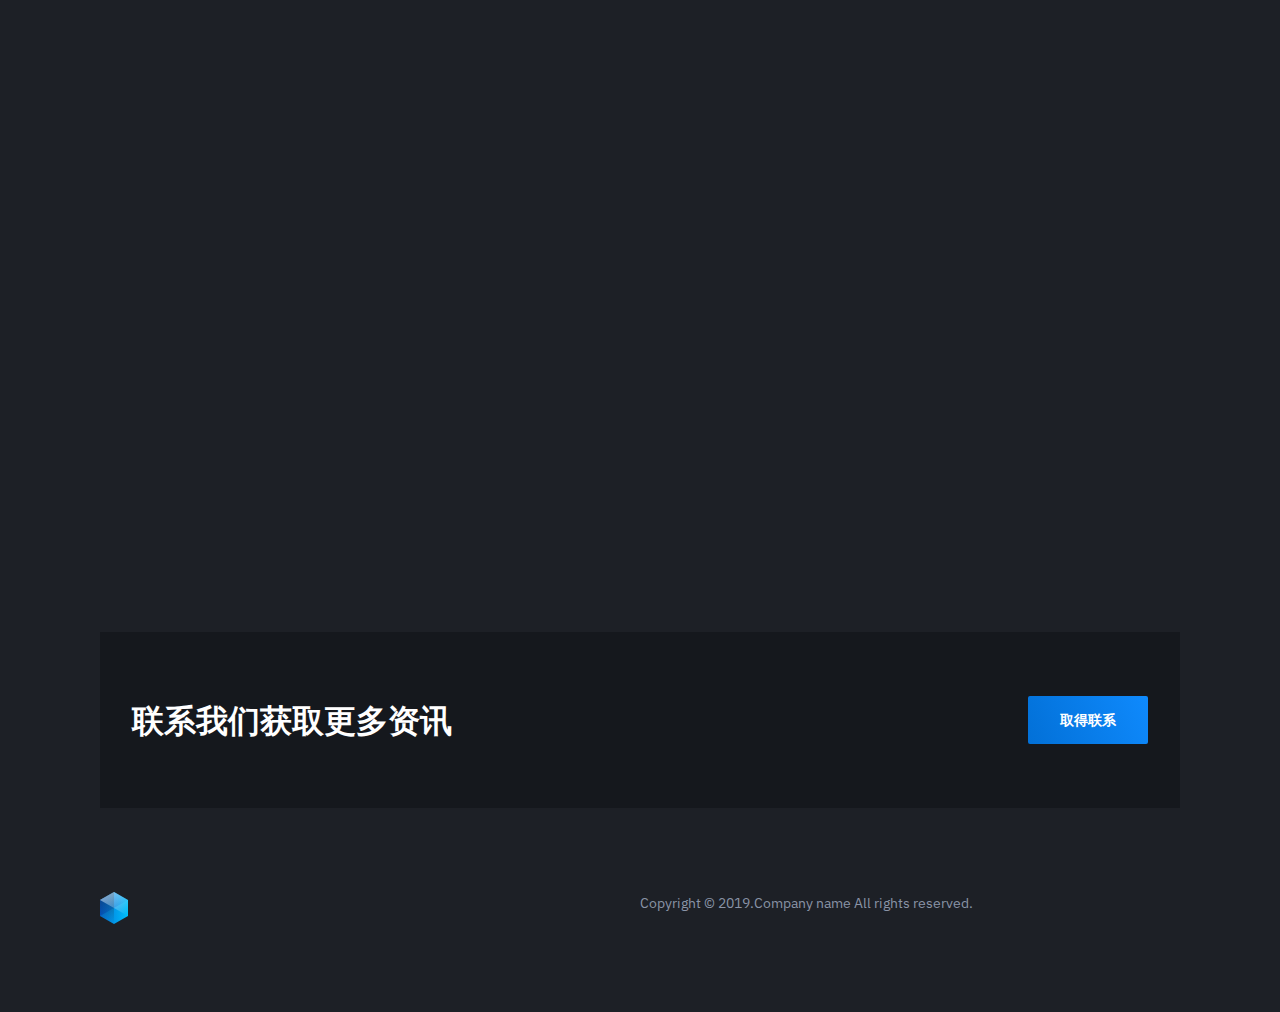
==== commit 09370fce: "Update index.html" ====
--- a/4.29ZF04/index.html
+++ b/4.29ZF04/index.html
@@ -32,7 +32,7 @@
 				<div class="hero-inner">
 					<div class="hero-copy">
 						<h1 class="hero-title mt-0">更好用的APP安全防护引擎(SDK版)</h1>
-						<p class="hero-paragraph">适用于端游、手游、电商、金融、物联网等APP应用场景，无防护上限。支持Windows、Android、iOS系统</p>
+						<p class="hero-paragraph">适用于端游、手游、电商、金融、物联网等APP应用场景，无防护上限，可私有化部署。支持Windows、Android、iOS系统</p>
 						<div class="hero-cta"><a class="button button-primary" href="http://www.yunceng.org/">了解更多</a><a class="button" href="tencent://message/?uin=278056823&Site=www.yundun.info&Menu=yes">联系我们</a></div>
 					</div>
 					<div class="hero-figure anime-element">
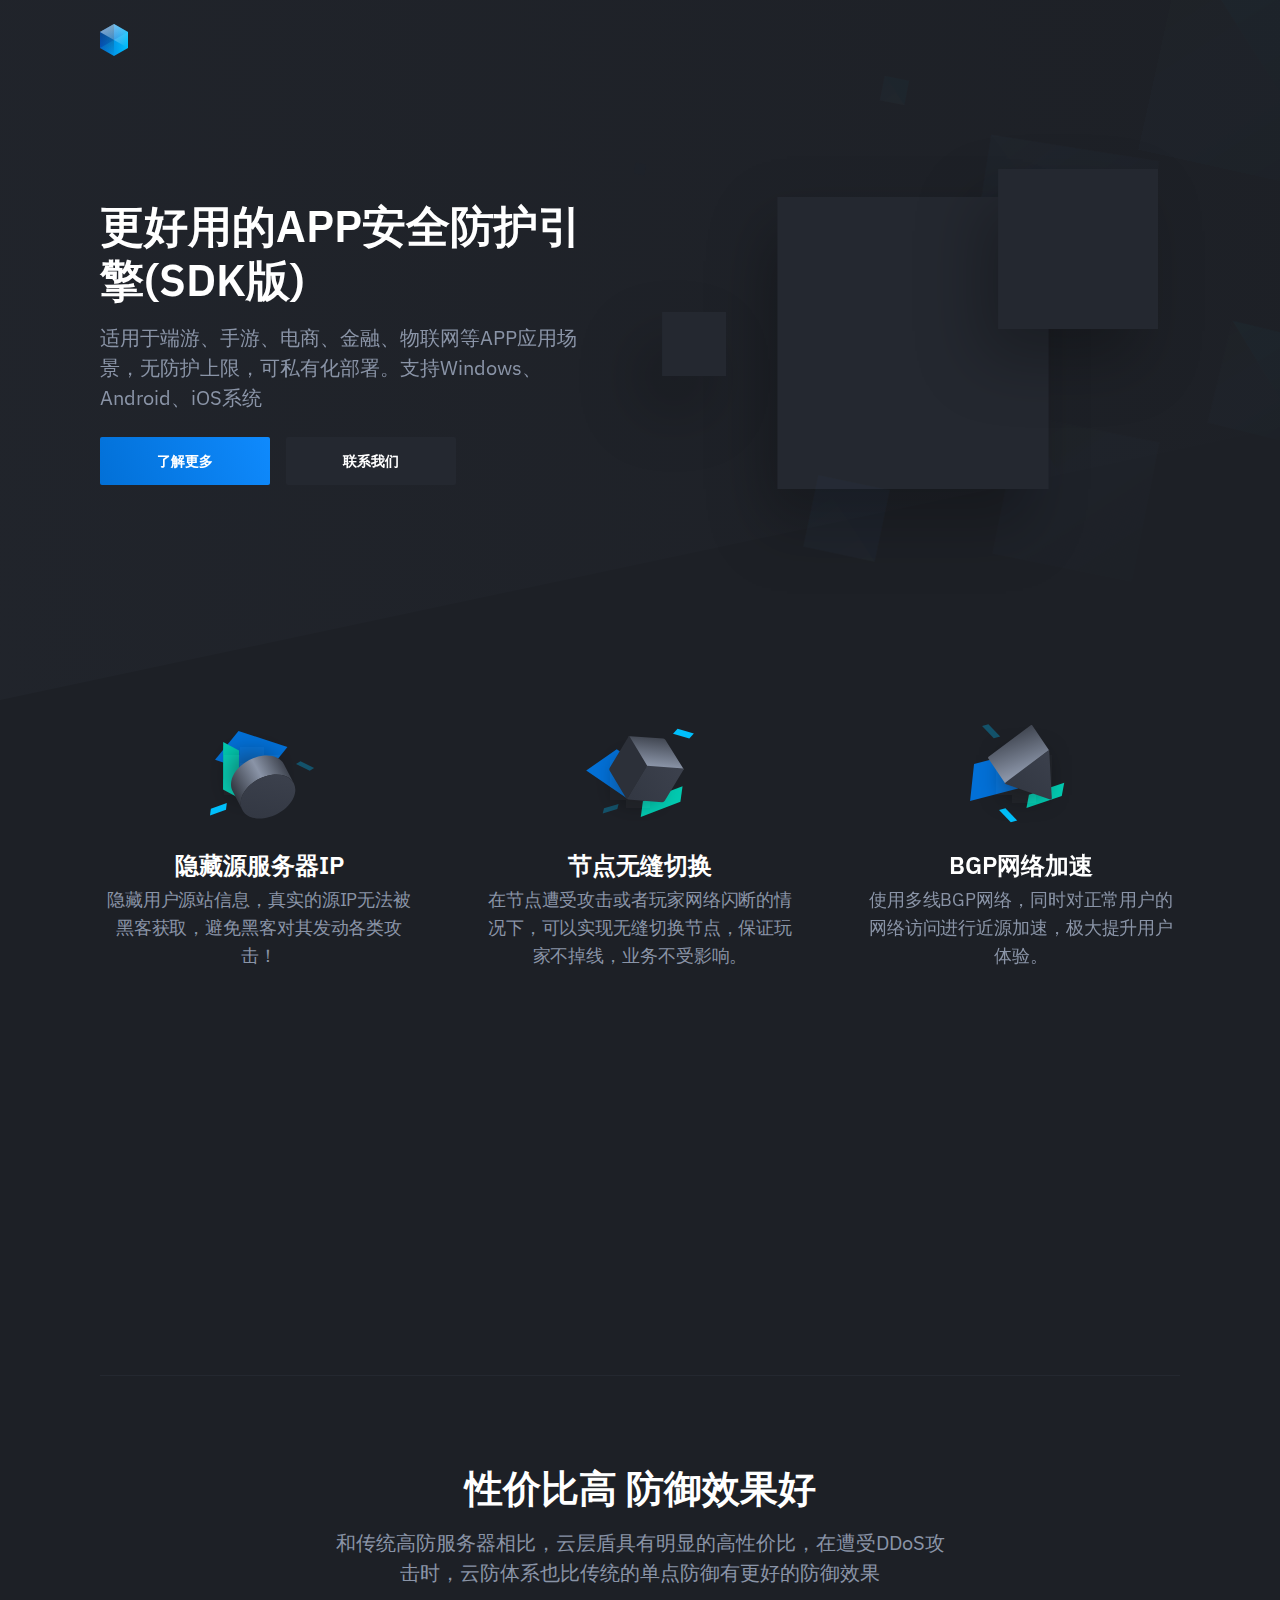
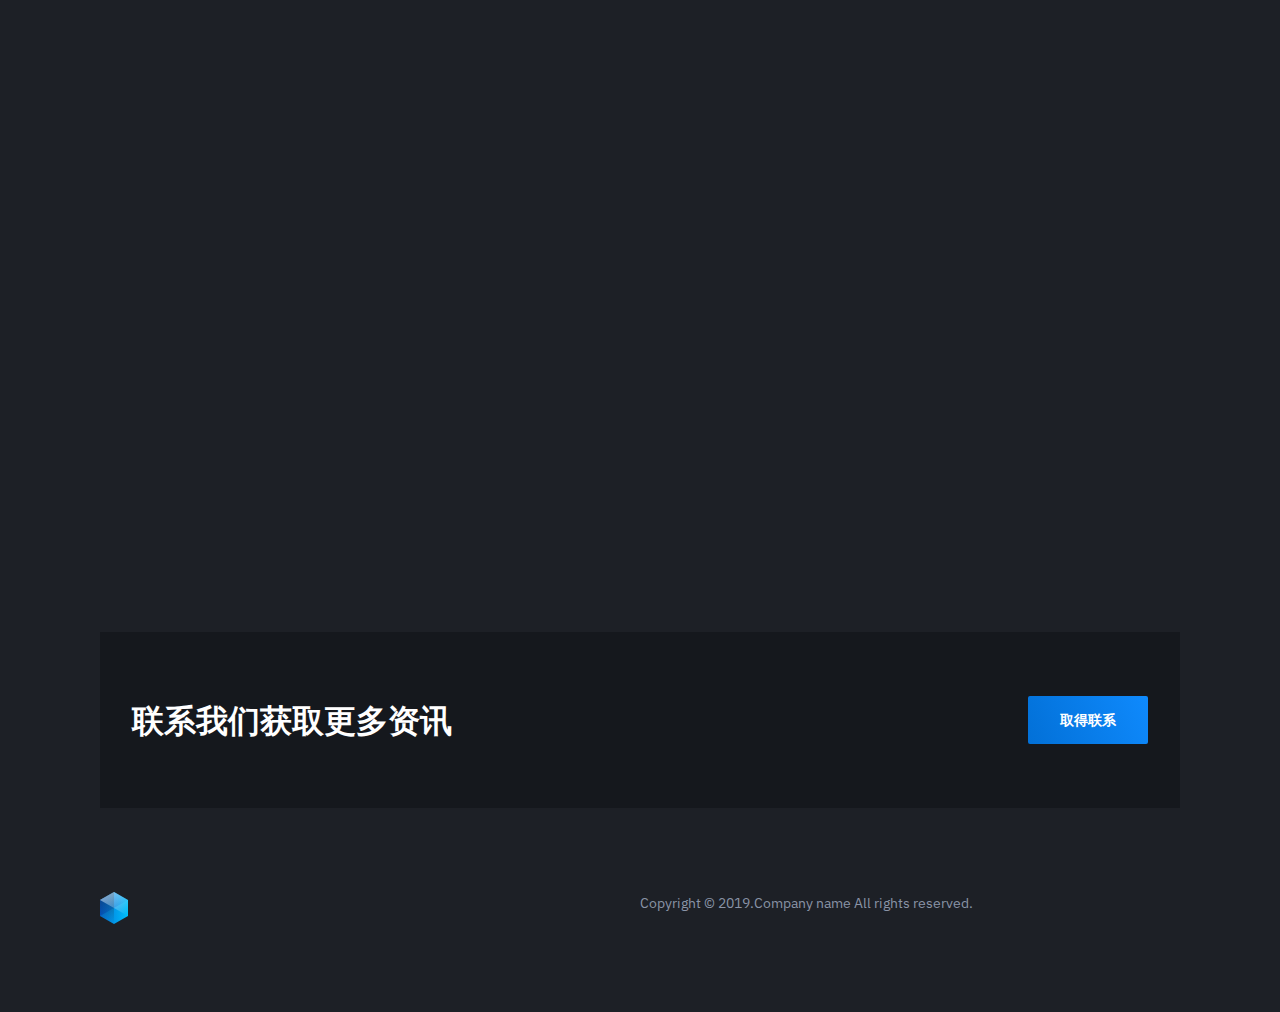
==== commit 1aba7e32: "Update index.html" ====
--- a/4.29ZF04/index.html
+++ b/4.29ZF04/index.html
@@ -137,13 +137,13 @@
 											<span>日活用户数2500以内</span>
 										</li>
 										<li>
-											<span>100个加速节点池(共享)</span>
+											<span>200个加速节点池</span>
 										</li>
 										<li>
-											<span>可选独享池</span>
+											<span>DDOS防护无限</span>
 										</li>
 										<li>
-											<span>1个高防节点(独享)</span>
+											<span>CC防护100%</span>
 										</li>
 									</ul>
 								</div>
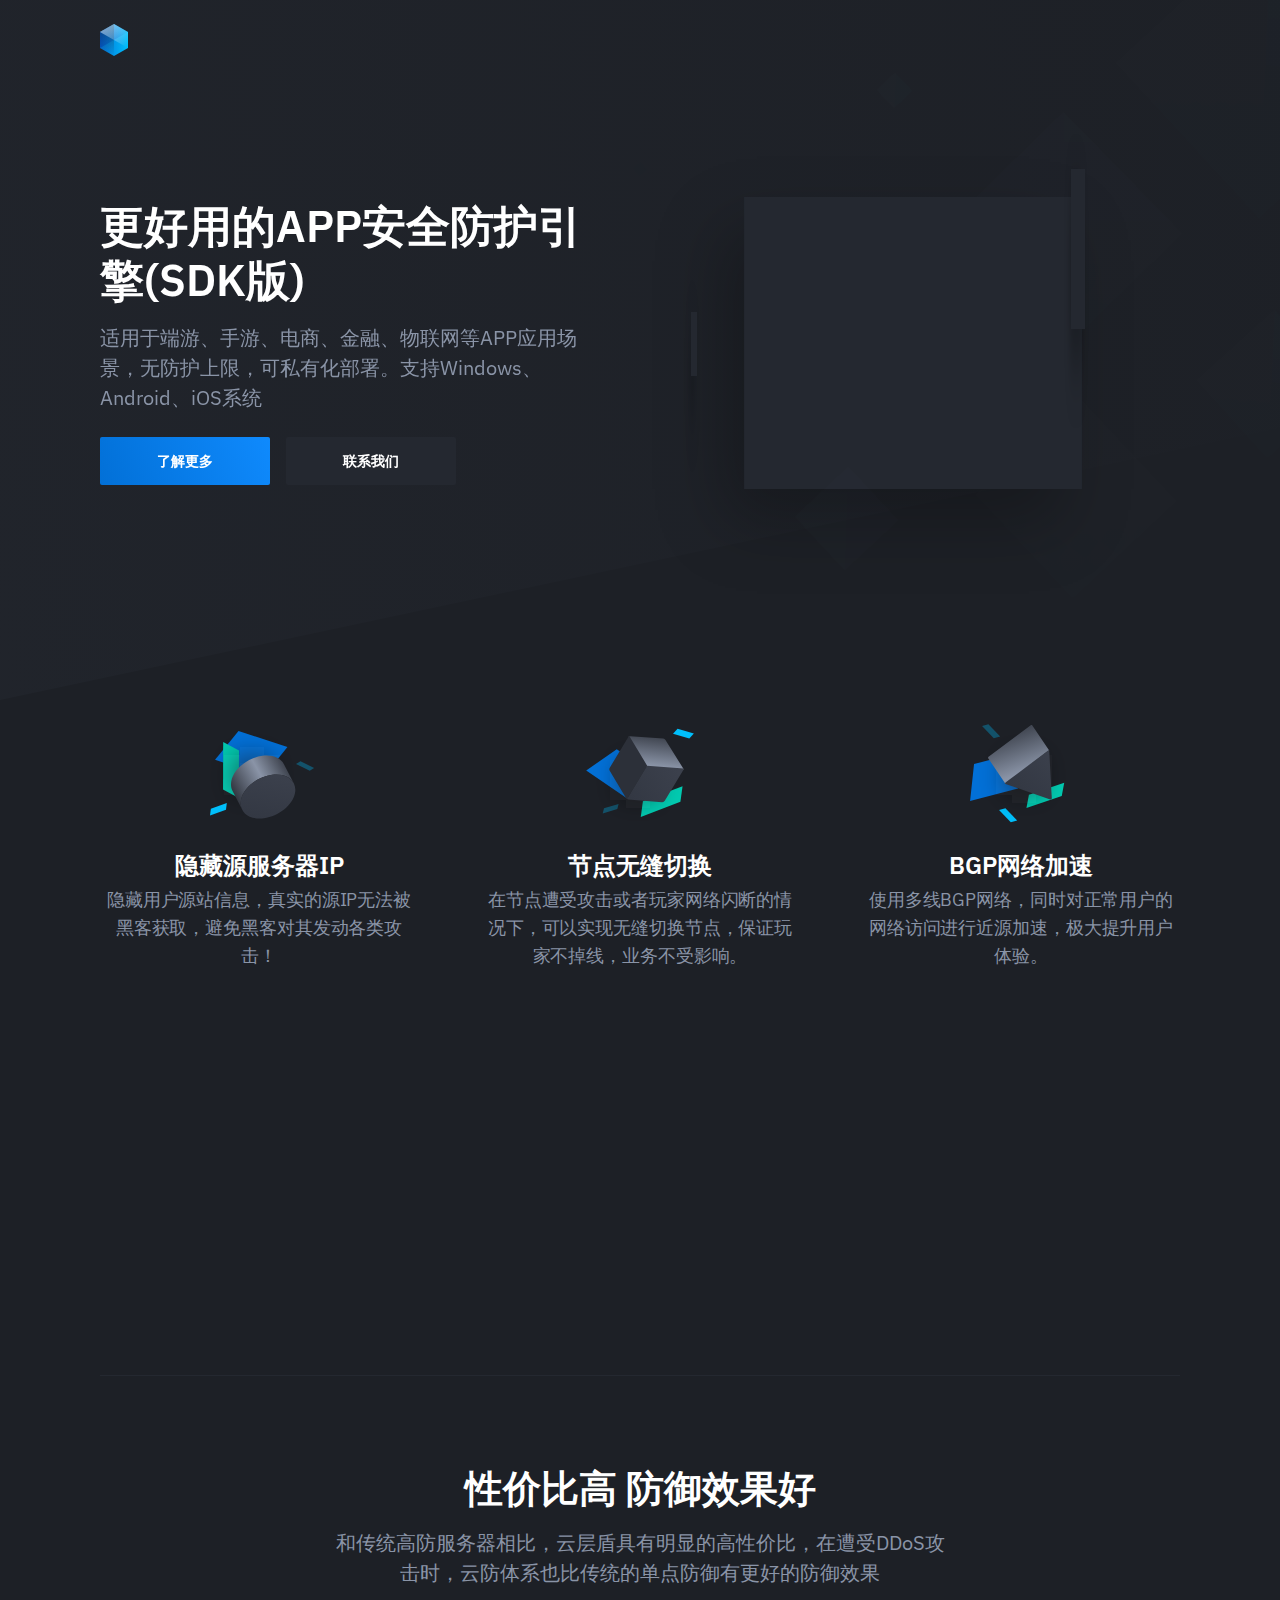
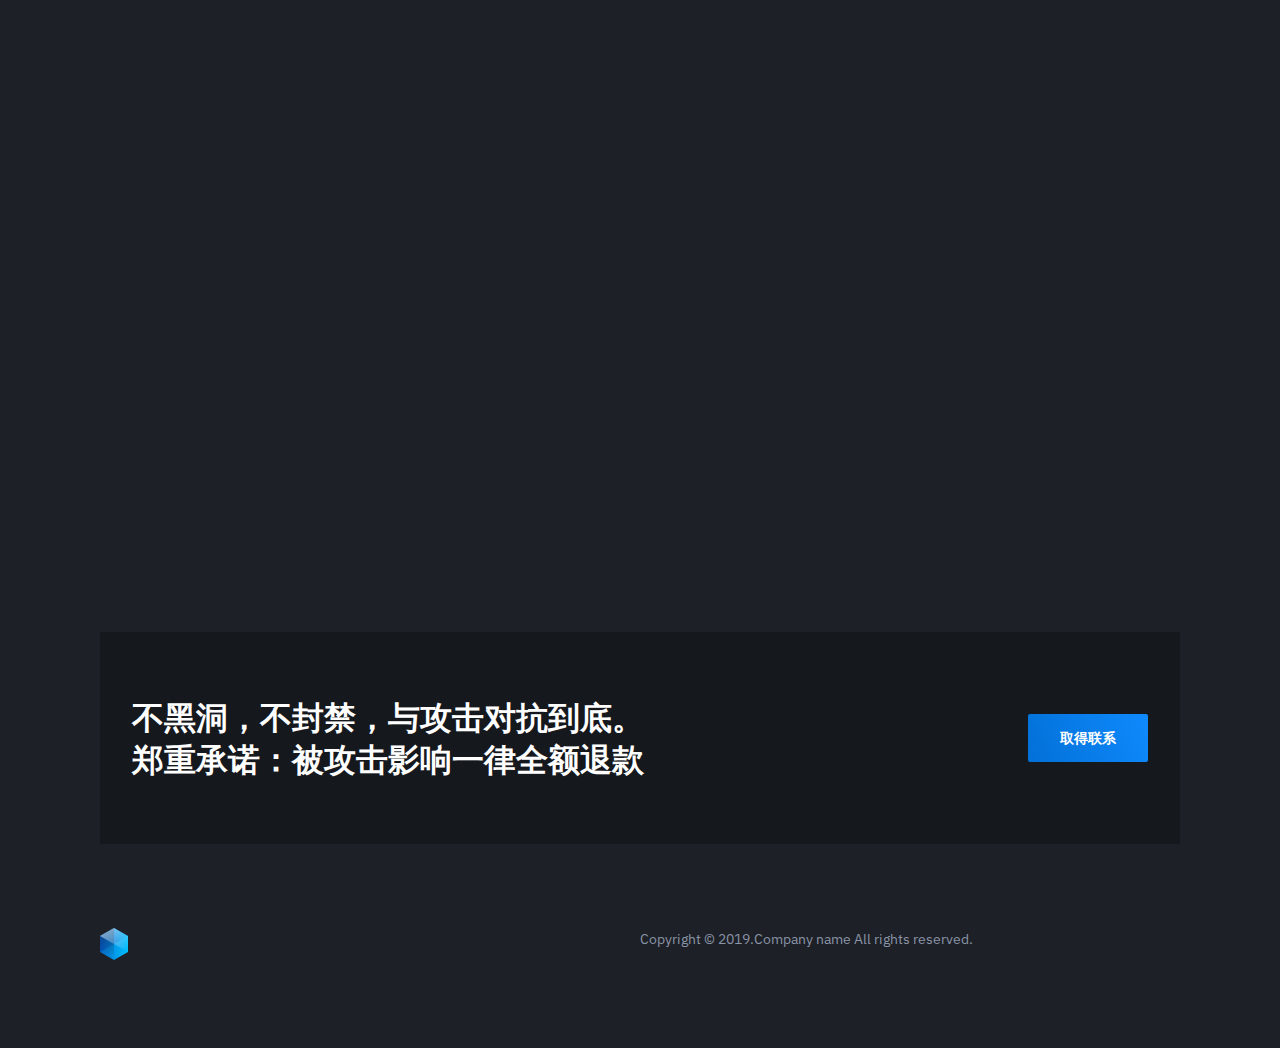
==== commit 74a1f387: "Update index.html" ====
--- a/4.29ZF04/index.html
+++ b/4.29ZF04/index.html
@@ -160,7 +160,8 @@
 		<section class="cta section">
 			<div class="container">
 				<div class="cta-inner section-inner">
-					<h3 class="section-title mt-0">联系我们获取更多资讯</h3>
+					<h3 class="section-title mt-0">不黑洞，不封禁，与攻击对抗到底。<br>
+					郑重承诺：被攻击影响一律全额退款</h3>
 					<div class="cta-cta">
 						<a class="button button-primary button-wide-mobile" href="index.html#">取得联系</a>
 					</div>
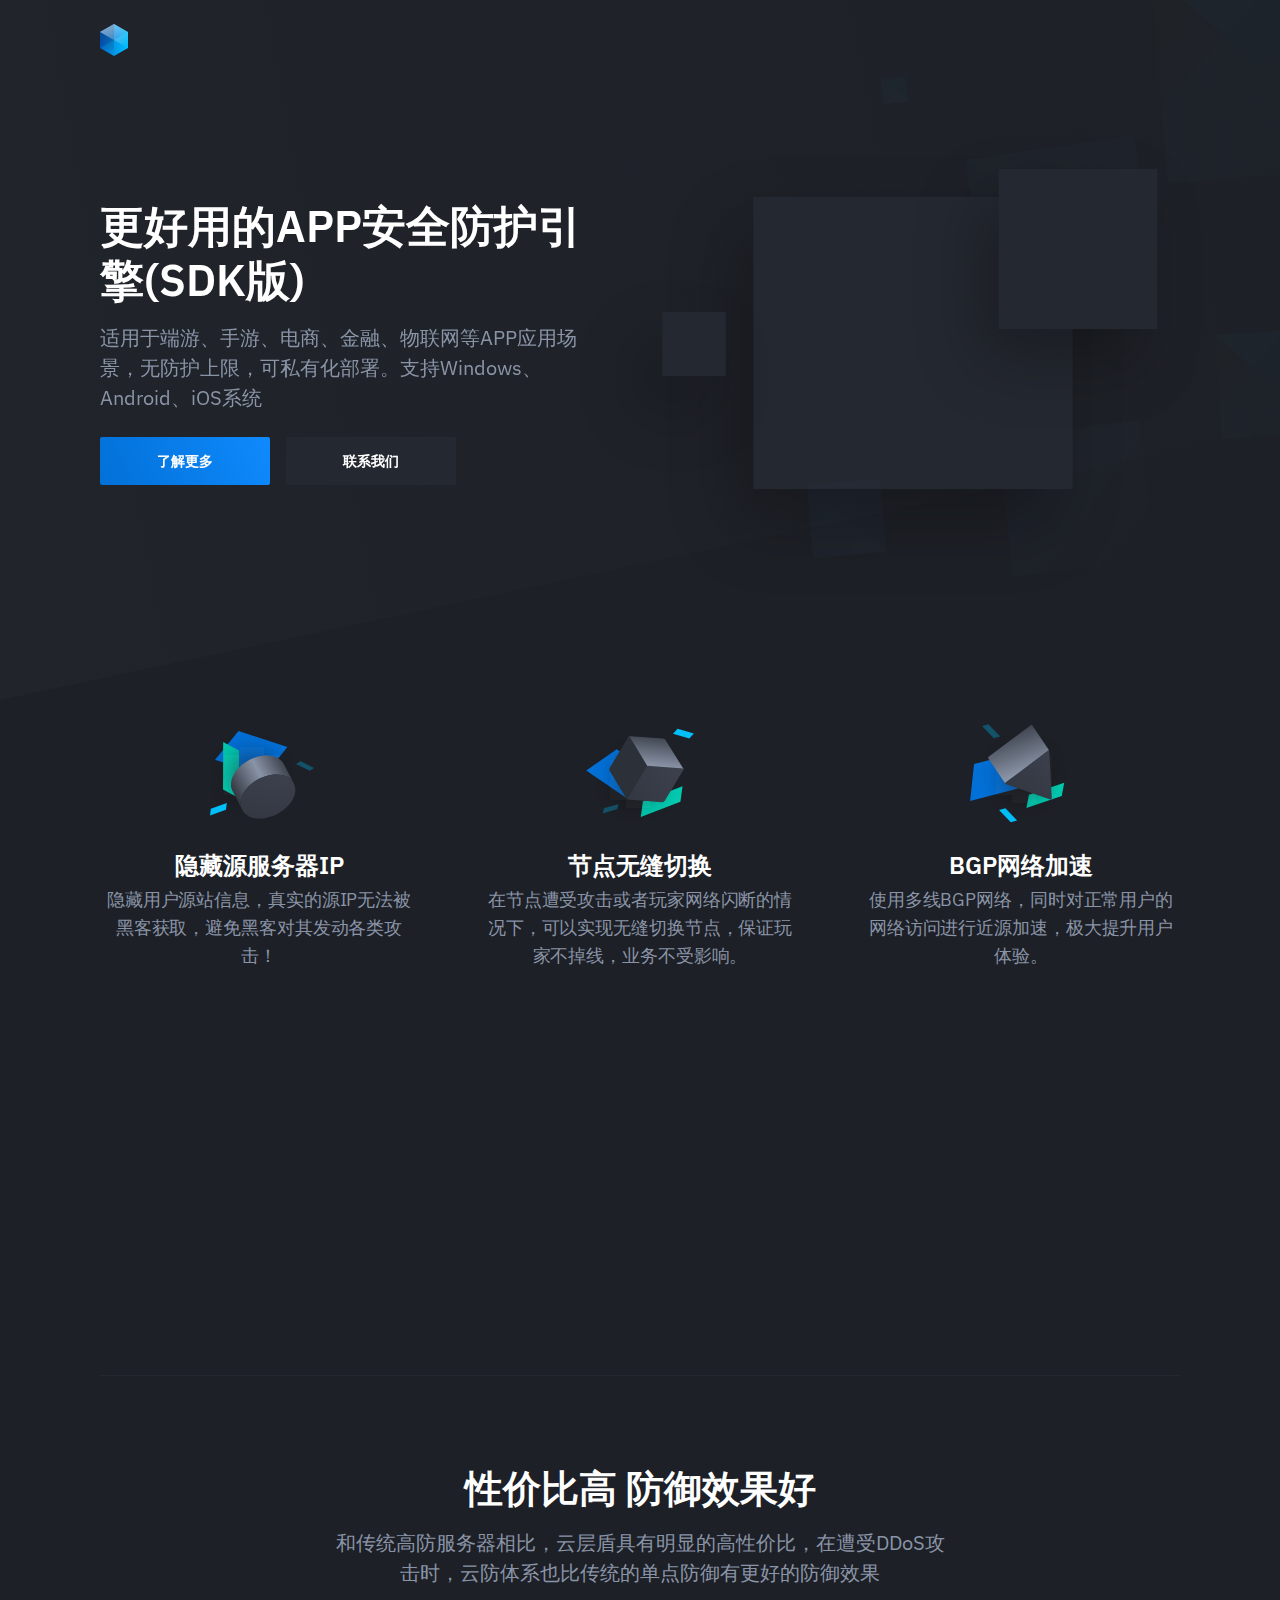
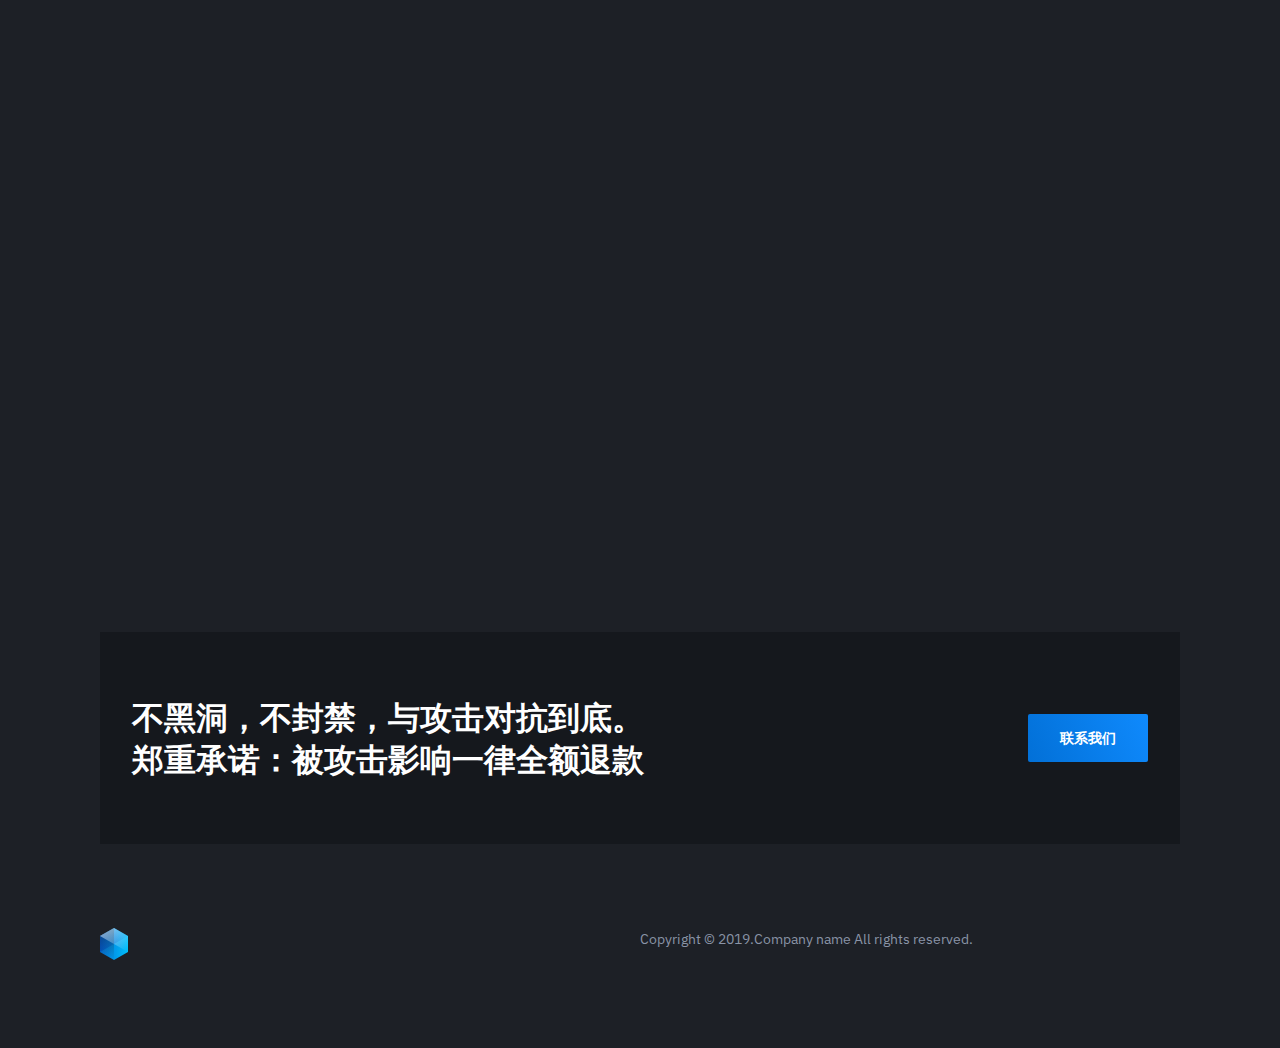
==== commit e3f83a3e: "Add files via upload" ====
--- a/4.29ZF04/index.html
+++ b/4.29ZF04/index.html
@@ -9,6 +9,22 @@
 <link rel="stylesheet" href="./style.css">
 <script src="./anime.min.js"></script>
 <script src="./scrollreveal.min.js"></script>
+<script src="1/jquery-3.4.1.min.js" type="text/javascript"></script>
+<script src="1/showLoading.js" type="text/javascript" charset="utf-8"></script>
+	<style type="text/css">
+		body{
+			text-align: center;
+		}
+		button{
+			min-width: 150px;
+			font-size: 16px;
+			margin: 10px;
+			background-color: #1E9FFF;
+			color: #fff;
+			border: none;
+			padding: 10px;
+		}
+	</style>
 </head>
 <body class="is-boxed has-animations">
 <div class="body-wrap">
@@ -33,7 +49,7 @@
 					<div class="hero-copy">
 						<h1 class="hero-title mt-0">更好用的APP安全防护引擎(SDK版)</h1>
 						<p class="hero-paragraph">适用于端游、手游、电商、金融、物联网等APP应用场景，无防护上限，可私有化部署。支持Windows、Android、iOS系统</p>
-						<div class="hero-cta"><a class="button button-primary" href="http://www.yunceng.org/">了解更多</a><a class="button" href="tencent://message/?uin=278056823&Site=www.yundun.info&Menu=yes">联系我们</a></div>
+						<div class="hero-cta"><a class="button button-primary" href="http://www.yunceng.org/">了解更多</a><a class="button" onClick="showModalButton2()">联系我们</a></div>
 					</div>
 					<div class="hero-figure anime-element">
 						<svg class="placeholder" width="528" height="396" viewBox="0 0 528 396">
@@ -163,7 +179,7 @@
 					<h3 class="section-title mt-0">不黑洞，不封禁，与攻击对抗到底。<br>
 					郑重承诺：被攻击影响一律全额退款</h3>
 					<div class="cta-cta">
-						<a class="button button-primary button-wide-mobile" href="index.html#">取得联系</a>
+						<a class="button button-primary button-wide-mobile" onClick="showModalButton2()" href="index.html#">联系我们</a>
 					</div>
 				</div>
 			</div>
@@ -185,7 +201,92 @@
 		</div>
 	</footer>
 </div>
-
+	<script type="text/javascript">
+		function showLoadingBUtton1(){
+			showLoading({
+				title: "数据加载中。。。", //提示文字
+				icon: 'loading', // 图标，有效值 "success", "loading", "none"
+				image: '', // 自定义图标的本地路径，image 的优先级高于 icon
+				duration: 50000, //提示的延迟时间，单位毫秒，默认：1500
+				mask: true, // 是否显示透明蒙层，防止触摸穿透，默认：false
+				success: function(res) { //接口调用成功的回调函数
+					console.log(JSON.stringify(res))
+				},
+			
+			});
+			setTimeout(function() {
+				hideLoading()
+			}, 2000)
+		}
+		function showLoadingBUtton2(){
+			showLoading({
+				title: "数据加载成功", //提示文字
+				icon: 'success', // 图标，有效值 "success", "loading", "none"
+				image: '', // 自定义图标的本地路径，image 的优先级高于 icon
+				duration: 2000, //提示的延迟时间，单位毫秒，默认：1500
+				mask: true, // 是否显示透明蒙层，防止触摸穿透，默认：false
+				success: function(res) { //接口调用成功的回调函数
+					console.log(JSON.stringify(res))
+				},
+			
+			});
+			
+		}
+		function showLoadingBUtton3(){
+			showLoading({
+				title: "数据加载。。。", //提示文字
+				icon: 'none', // 图标，有效值 "success", "loading", "none"
+				image: '', // 自定义图标的本地路径，image 的优先级高于 icon
+				duration: 2000, //提示的延迟时间，单位毫秒，默认：1500
+				mask: true, // 是否显示透明蒙层，防止触摸穿透，默认：false
+				success: function(res) { //接口调用成功的回调函数
+					console.log(JSON.stringify(res))
+				},
+			
+			});
+		}
+		
+		function showModalButton1(){
+			showModal({ 
+				title: "温馨提示",  //提示的标题
+				content: "确认要删除吗？",  //提示的内容
+				showCancel: false,  //是否显示取消按钮，默认为 true
+				cancelText: 'no',  //取消按钮的文字，默认为"取消"，最多 4 个字符
+				cancelColor: "#fff",  //取消按钮的文字颜色，默认为"#000000"
+				cancelBgColor: '#4c4c4c',  //取消按钮的背景颜色 
+				confirmText: 'yes',
+				confirmColor: '#fff',
+				confirmBgColor: '#55aaff',
+				success: function(res) {
+					if (res.confirm) {
+						console.log('yes');
+					} else {
+						console.log('no');
+					}
+				}
+			});
+		}
+		function showModalButton2(){
+			showModal({ 
+				title: "联系我们",  //提示的标题
+				content: "QQ：278056823 <br>微信：zenops",  //提示的内容
+				showCancel: true,  //是否显示取消按钮，默认为 true
+				cancelText: '取消',  //取消按钮的文字，默认为"取消"，最多 4 个字符
+				cancelColor: "#fff",  //取消按钮的文字颜色，默认为"#000000"
+				cancelBgColor: '#4c4c4c',  //取消按钮的背景颜色 
+				confirmText: '确认',
+				confirmColor: '#fff',
+				confirmBgColor: '#55aaff',
+				success: function(res) {
+					if (res.confirm) {
+						console.log('yes');
+					} else {
+						console.log('no');
+					}
+				}
+			});
+		}
+	</script>
 <script src="./main.min.js"></script>
 <style>
 .copyrights{text-indent:-9999px;height:0;line-height:0;font-size:0;overflow:hidden;}
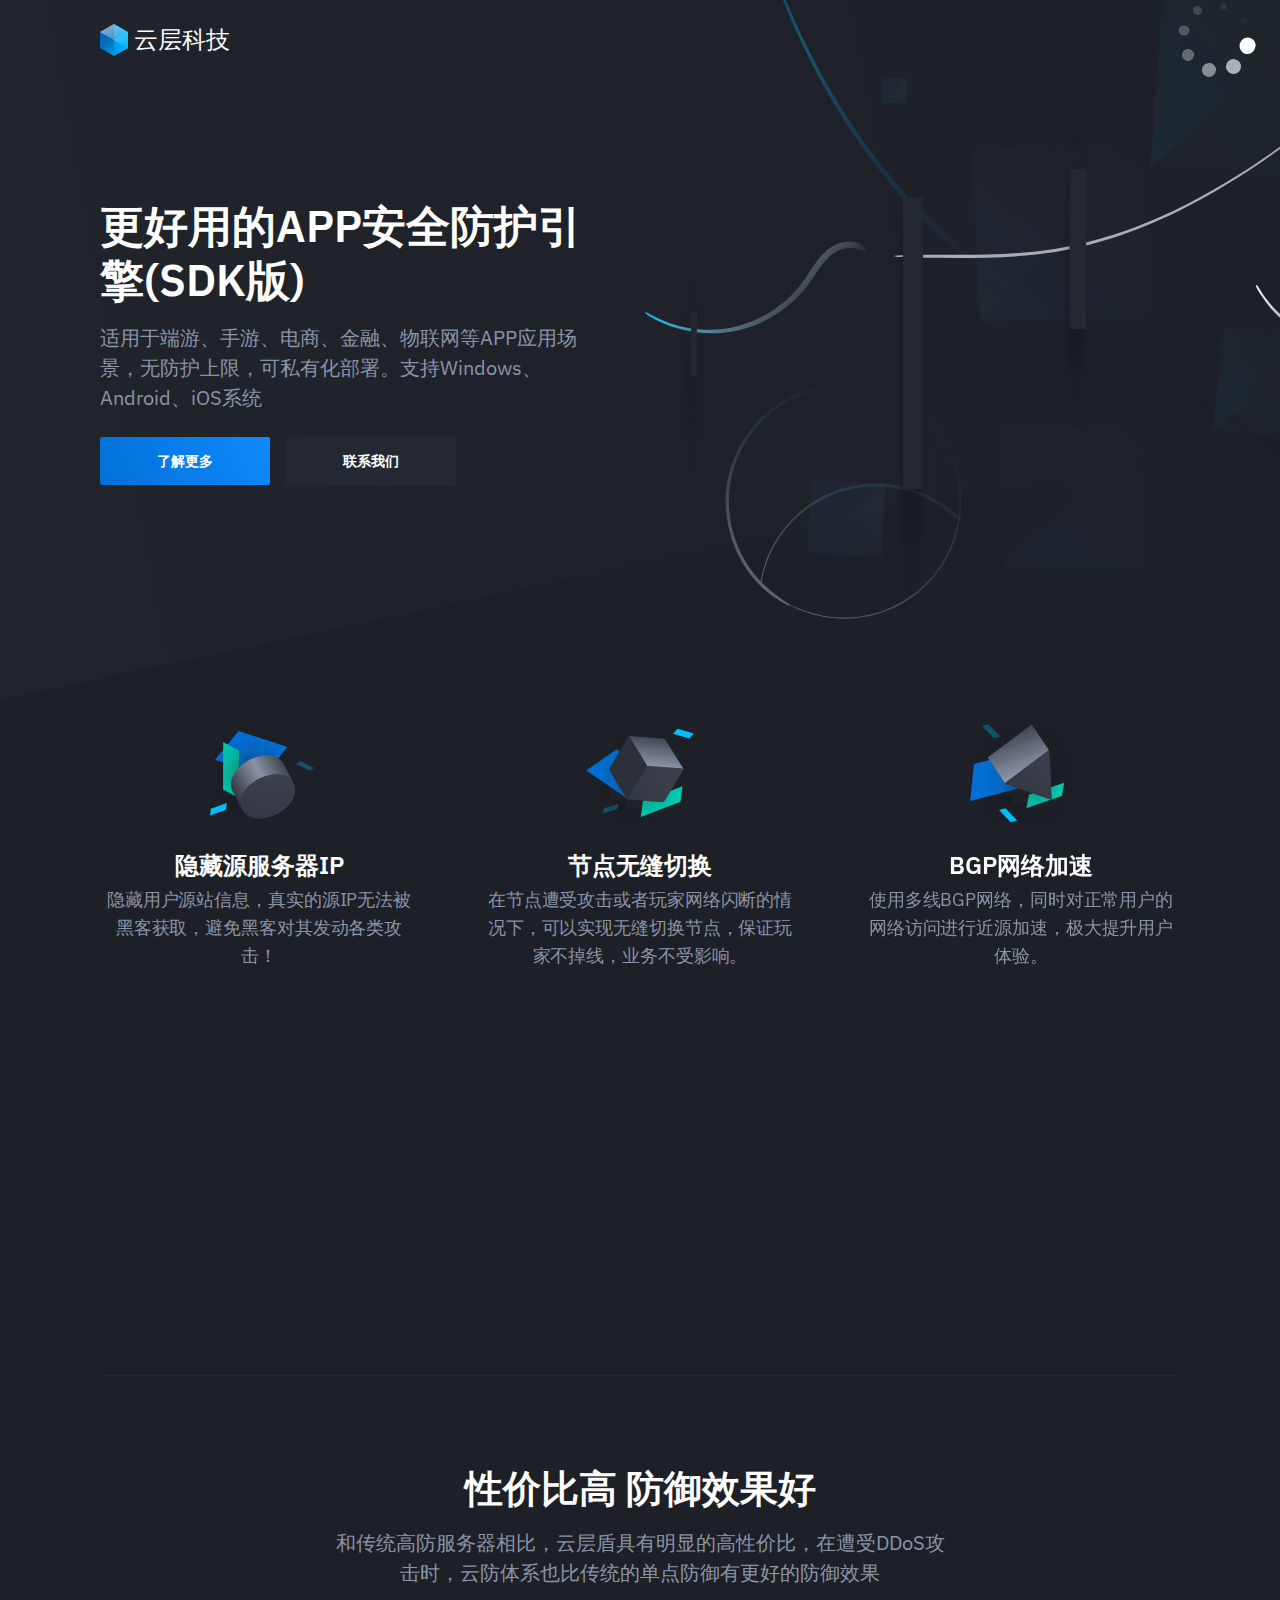
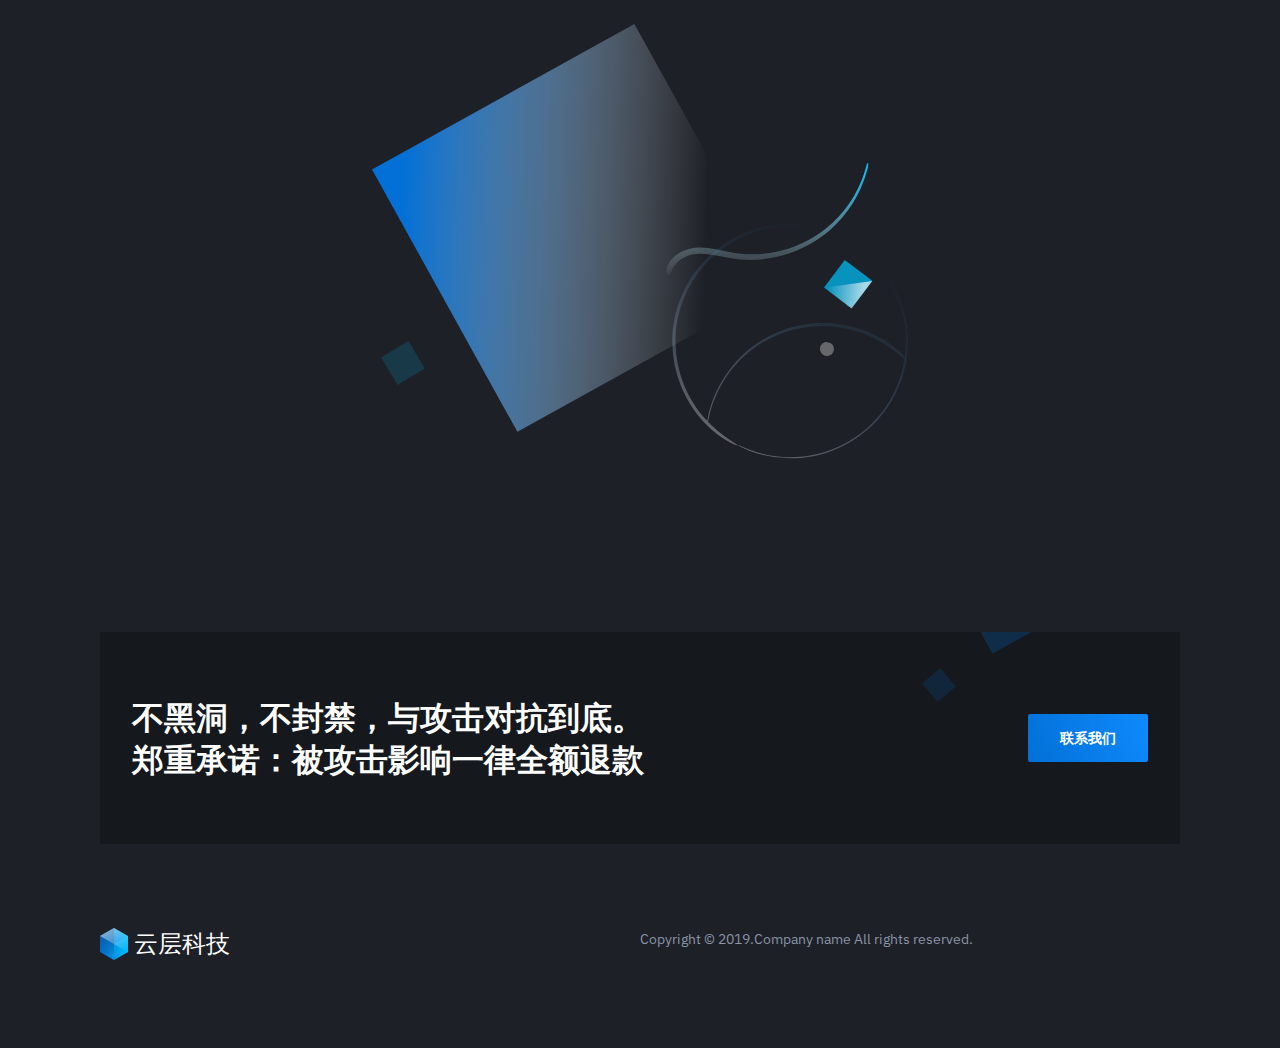
==== commit ef6e9059: "Update index.html" ====
--- a/4.29ZF04/index.html
+++ b/4.29ZF04/index.html
@@ -269,7 +269,7 @@
 		function showModalButton2(){
 			showModal({ 
 				title: "联系我们",  //提示的标题
-				content: "QQ：278056823 <br>微信：zenops",  //提示的内容
+				content: "QQ：278056823 <br>TG:+1 701-484-2430",  //提示的内容
 				showCancel: true,  //是否显示取消按钮，默认为 true
 				cancelText: '取消',  //取消按钮的文字，默认为"取消"，最多 4 个字符
 				cancelColor: "#fff",  //取消按钮的文字颜色，默认为"#000000"
--- a/4.29ZF04/style.css
+++ b/4.29ZF04/style.css
@@ -1,3 +1,3 @@
-html{line-height:1.15;-ms-text-size-adjust:100%;-webkit-text-size-adjust:100%}body{margin:0}article,aside,footer,header,nav,section{display:block}h1{font-size:2em;margin:0.67em 0}figcaption,figure,main{display:block}figure{margin:1em 40px}hr{box-sizing:content-box;height:0;overflow:visible}pre{font-family:monospace, monospace;font-size:1em}a{background-color:transparent;-webkit-text-decoration-skip:objects}abbr[title]{border-bottom:none;text-decoration:underline;-webkit-text-decoration:underline dotted;text-decoration:underline dotted}b,strong{font-weight:inherit}b,strong{font-weight:bolder}code,kbd,samp{font-family:monospace, monospace;font-size:1em}dfn{font-style:italic}mark{background-color:#ff0;color:#000}small{font-size:80%}sub,sup{font-size:75%;line-height:0;position:relative;vertical-align:baseline}sub{bottom:-0.25em}sup{top:-0.5em}audio,video{display:inline-block}audio:not([controls]){display:none;height:0}img{border-style:none}svg:not(:root){overflow:hidden}button,input,optgroup,select,textarea{font-family:sans-serif;font-size:100%;line-height:1.15;margin:0}button,input{overflow:visible}button,select{text-transform:none}button,html [type="button"],[type="reset"],[type="submit"]{-webkit-appearance:button}button::-moz-focus-inner,[type="button"]::-moz-focus-inner,[type="reset"]::-moz-focus-inner,[type="submit"]::-moz-focus-inner{border-style:none;padding:0}button:-moz-focusring,[type="button"]:-moz-focusring,[type="reset"]:-moz-focusring,[type="submit"]:-moz-focusring{outline:1px dotted ButtonText}fieldset{padding:0.35em 0.75em 0.625em}legend{box-sizing:border-box;color:inherit;display:table;max-width:100%;padding:0;white-space:normal}progress{display:inline-block;vertical-align:baseline}textarea{overflow:auto}[type="checkbox"],[type="radio"]{box-sizing:border-box;padding:0}[type="number"]::-webkit-inner-spin-button,[type="number"]::-webkit-outer-spin-button{height:auto}[type="search"]{-webkit-appearance:textfield;outline-offset:-2px}[type="search"]::-webkit-search-cancel-button,[type="search"]::-webkit-search-decoration{-webkit-appearance:none}::-webkit-file-upload-button{-webkit-appearance:button;font:inherit}details,menu{display:block}summary{display:list-item}canvas{display:inline-block}template{display:none}[hidden]{display:none}html{box-sizing:border-box}*,*:before,*:after{box-sizing:inherit}body{background:#1D2026;-moz-osx-font-smoothing:grayscale;-webkit-font-smoothing:antialiased}hr{border:0;display:block;height:1px;background:#242830;margin-top:24px;margin-bottom:24px}ul,ol{margin-top:0;margin-bottom:24px;padding-left:24px}ul{list-style:disc}ol{list-style:decimal}li>ul,li>ol{margin-bottom:0}dl{margin-top:0;margin-bottom:24px}dt{font-weight:600}dd{margin-left:24px;margin-bottom:24px}img{height:auto;max-width:100%;vertical-align:middle}figure{margin:24px 0}figcaption{font-size:16px;line-height:24px;padding:8px 0}img,svg{display:block}table{border-collapse:collapse;margin-bottom:24px;width:100%}tr{border-bottom:1px solid #242830}th{text-align:left}th,td{padding:10px 16px}th:first-child,td:first-child{padding-left:0}th:last-child,td:last-child{padding-right:0}html{font-size:20px;line-height:30px}body{color:#8A94A7;font-size:1rem}body,button,input,select,textarea{font-family:"IBM Plex Sans", sans-serif}a{color:#8A94A7;text-decoration:underline}a:hover,a:active{outline:0;text-decoration:none}h1,h2,h3,h4,h5,h6,.h1,.h2,.h3,.h4,.h5,.h6{clear:both;color:#fff;font-weight:600}h1,.h1{font-size:38px;line-height:48px;letter-spacing:0px}@media (min-width: 641px){h1,.h1{font-size:44px;line-height:54px;letter-spacing:0px}}h2,.h2{font-size:32px;line-height:42px;letter-spacing:0px}@media (min-width: 641px){h2,.h2{font-size:38px;line-height:48px;letter-spacing:0px}}h3,.h3,blockquote{font-size:24px;line-height:34px;letter-spacing:0px}@media (min-width: 641px){h3,.h3,blockquote{font-size:32px;line-height:42px;letter-spacing:0px}}h4,h5,h6,.h4,.h5,.h6{font-size:20px;line-height:30px;letter-spacing:-0.1px}@media (min-width: 641px){h4,h5,h6,.h4,.h5,.h6{font-size:24px;line-height:34px;letter-spacing:0px}}@media (max-width: 640px){.h1-mobile{font-size:38px;line-height:48px;letter-spacing:0px}.h2-mobile{font-size:32px;line-height:42px;letter-spacing:0px}.h3-mobile{font-size:24px;line-height:34px;letter-spacing:0px}.h4-mobile,.h5-mobile,.h6-mobile{font-size:20px;line-height:30px;letter-spacing:-0.1px}}.text-light h1,.text-light h2,.text-light h3,.text-light h4,.text-light h5,.text-light h6,.text-light .h1,.text-light .h2,.text-light .h3,.text-light .h4,.text-light .h5,.text-light .h6{color:!important}.text-sm{font-size:18px;line-height:28px;letter-spacing:-0.1px}.text-xs{font-size:16px;line-height:24px;letter-spacing:-0.1px}h1,h2,.h1,.h2{margin-top:48px;margin-bottom:16px}h3,.h3{margin-top:36px;margin-bottom:12px}h4,h5,h6,.h4,.h5,.h6{margin-top:24px;margin-bottom:4px}p{margin-top:0;margin-bottom:24px}dfn,cite,em,i{font-style:italic}blockquote{color:#3B404C;font-style:italic;margin-top:24px;margin-bottom:24px;margin-left:24px}blockquote::before{content:"\201C"}blockquote::after{content:"\201D"}blockquote p{display:inline}address{color:#8A94A7;border-width:1px 0;border-style:solid;border-color:#242830;padding:24px 0;margin:0 0 24px}pre,pre h1,pre h2,pre h3,pre h4,pre h5,pre h6,pre .h1,pre .h2,pre .h3,pre .h4,pre .h5,pre .h6{font-family:"Courier 10 Pitch", Courier, monospace}pre,code,kbd,tt,var{background:#1D2026}pre{font-size:16px;line-height:24px;margin-bottom:1.6em;max-width:100%;overflow:auto;padding:24px;margin-top:24px;margin-bottom:24px}code,kbd,tt,var{font-family:Monaco, Consolas, "Andale Mono", "DejaVu Sans Mono", monospace;font-size:16px;padding:2px 4px}abbr,acronym{cursor:help}mark,ins{text-decoration:none}small{font-size:18px;line-height:28px;letter-spacing:-0.1px}b,strong{font-weight:600}button,input,select,textarea,label{font-size:20px;line-height:30px}.container,.container-sm{width:100%;margin:0 auto;padding-left:16px;padding-right:16px}@media (min-width: 481px){.container,.container-sm{padding-left:24px;padding-right:24px}}.container{max-width:1128px}.container-sm{max-width:848px}.container .container-sm{max-width:800px;padding-left:0;padding-right:0}.screen-reader-text{clip:rect(1px, 1px, 1px, 1px);position:absolute !important;height:1px;width:1px;overflow:hidden;word-wrap:normal !important}.screen-reader-text:focus{border-radius:2px;box-shadow:0 0 2px 2px rgba(0,0,0,0.6);clip:auto !important;display:block;font-size:14px;letter-spacing:0px;font-weight:600;line-height:16px;text-decoration:none;text-transform:uppercase;background-color:#1D2026;color:#0270D7 !important;border:none;height:auto;left:8px;padding:16px 32px;top:8px;width:auto;z-index:100000}.list-reset{list-style:none;padding:0}.text-left{text-align:left}.text-center{text-align:center}.text-right{text-align:right}.text-primary{color:#0270D7}.has-top-divider{position:relative}.has-top-divider::before{content:'';position:absolute;top:0;left:0;width:100%;display:block;height:1px;background:#242830}.has-bottom-divider{position:relative}.has-bottom-divider::after{content:'';position:absolute;bottom:0;left:0;width:100%;display:block;height:1px;background:#242830}.m-0{margin:0}.mt-0{margin-top:0}.mr-0{margin-right:0}.mb-0{margin-bottom:0}.ml-0{margin-left:0}.m-8{margin:8px}.mt-8{margin-top:8px}.mr-8{margin-right:8px}.mb-8{margin-bottom:8px}.ml-8{margin-left:8px}.m-16{margin:16px}.mt-16{margin-top:16px}.mr-16{margin-right:16px}.mb-16{margin-bottom:16px}.ml-16{margin-left:16px}.m-24{margin:24px}.mt-24{margin-top:24px}.mr-24{margin-right:24px}.mb-24{margin-bottom:24px}.ml-24{margin-left:24px}.m-32{margin:32px}.mt-32{margin-top:32px}.mr-32{margin-right:32px}.mb-32{margin-bottom:32px}.ml-32{margin-left:32px}.m-40{margin:40px}.mt-40{margin-top:40px}.mr-40{margin-right:40px}.mb-40{margin-bottom:40px}.ml-40{margin-left:40px}.m-48{margin:48px}.mt-48{margin-top:48px}.mr-48{margin-right:48px}.mb-48{margin-bottom:48px}.ml-48{margin-left:48px}.m-56{margin:56px}.mt-56{margin-top:56px}.mr-56{margin-right:56px}.mb-56{margin-bottom:56px}.ml-56{margin-left:56px}.m-64{margin:64px}.mt-64{margin-top:64px}.mr-64{margin-right:64px}.mb-64{margin-bottom:64px}.ml-64{margin-left:64px}.p-0{padding:0}.pt-0{padding-top:0}.pr-0{padding-right:0}.pb-0{padding-bottom:0}.pl-0{padding-left:0}.p-8{padding:8px}.pt-8{padding-top:8px}.pr-8{padding-right:8px}.pb-8{padding-bottom:8px}.pl-8{padding-left:8px}.p-16{padding:16px}.pt-16{padding-top:16px}.pr-16{padding-right:16px}.pb-16{padding-bottom:16px}.pl-16{padding-left:16px}.p-24{padding:24px}.pt-24{padding-top:24px}.pr-24{padding-right:24px}.pb-24{padding-bottom:24px}.pl-24{padding-left:24px}.p-32{padding:32px}.pt-32{padding-top:32px}.pr-32{padding-right:32px}.pb-32{padding-bottom:32px}.pl-32{padding-left:32px}.p-40{padding:40px}.pt-40{padding-top:40px}.pr-40{padding-right:40px}.pb-40{padding-bottom:40px}.pl-40{padding-left:40px}.p-48{padding:48px}.pt-48{padding-top:48px}.pr-48{padding-right:48px}.pb-48{padding-bottom:48px}.pl-48{padding-left:48px}.p-56{padding:56px}.pt-56{padding-top:56px}.pr-56{padding-right:56px}.pb-56{padding-bottom:56px}.pl-56{padding-left:56px}.p-64{padding:64px}.pt-64{padding-top:64px}.pr-64{padding-right:64px}.pb-64{padding-bottom:64px}.pl-64{padding-left:64px}.sr .has-animations .is-revealing{visibility:hidden}.has-animations .anime-element{visibility:hidden}.anime-ready .has-animations .anime-element{visibility:visible}.input,.textarea{background-color:#fff;border-width:1px;border-style:solid;border-color:#242830;border-radius:2px;color:#8A94A7;max-width:100%;width:100%}.input::-webkit-input-placeholder,.textarea::-webkit-input-placeholder{color:#3B404C}.input:-ms-input-placeholder,.textarea:-ms-input-placeholder{color:#3B404C}.input::-ms-input-placeholder,.textarea::-ms-input-placeholder{color:#3B404C}.input::placeholder,.textarea::placeholder{color:#3B404C}.input::-ms-input-placeholder,.textarea::-ms-input-placeholder{color:#3B404C}.input:-ms-input-placeholder,.textarea:-ms-input-placeholder{color:#3B404C}.input:hover,.textarea:hover{border-color:#191c21}.input:active,.input:focus,.textarea:active,.textarea:focus{outline:none;border-color:#242830}.input[disabled],.textarea[disabled]{cursor:not-allowed;background-color:#1D2026;border-color:#1D2026}.input{-moz-appearance:none;-webkit-appearance:none;font-size:16px;letter-spacing:-0.1px;line-height:20px;padding:13px 16px;height:48px;box-shadow:none}.input .inline-input{display:inline;width:auto}.textarea{display:block;min-width:100%;resize:vertical}.textarea .inline-textarea{display:inline;width:auto}.field-grouped>.control:not(:last-child){margin-bottom:8px}@media (min-width: 641px){.field-grouped{display:flex}.field-grouped>.control{flex-shrink:0}.field-grouped>.control.control-expanded{flex-grow:1;flex-shrink:1}.field-grouped>.control:not(:last-child){margin-bottom:0;margin-right:8px}}.button{display:inline-flex;font-size:14px;letter-spacing:0px;font-weight:600;line-height:16px;text-decoration:none !important;text-transform:uppercase;background-color:#242830;color:#fff !important;border:none;border-radius:2px;cursor:pointer;justify-content:center;padding:16px 32px;height:48px;text-align:center;white-space:nowrap}.button:hover{background:#262a33}.button:active{outline:0}.button::before{border-radius:2px}.button-sm{padding:8px 24px;height:32px}.button-primary{background:#097dea;background:linear-gradient(65deg, #0270D7 0, #0F8AFD 100%)}.button-primary:hover{background:#0982f4;background:linear-gradient(65deg, #0275e1 0, #198ffd 100%)}.button-block{display:flex}.button-block{display:flex;width:100%}@media (max-width: 640px){.button-wide-mobile{width:100%;max-width:280px}}.site-header{padding:24px 0}.site-header-inner{position:relative;display:flex;justify-content:space-between;align-items:center}.header-links{display:inline-flex}.header-links li{display:inline-flex}.header-links a:not(.button){font-size:16px;line-height:24px;letter-spacing:-0.1px;font-weight:600;color:#8A94A7;text-transform:uppercase;text-decoration:none;line-height:16px;padding:8px 24px}@media (min-width: 641px){.site-header{position:relative}.site-header::before{content:'';position:absolute;top:0;left:0;width:100%;height:700px;background:#242830;background:linear-gradient(80deg, rgba(36,40,48,0.5) 0%, rgba(36,40,48,0) 100%);-webkit-transform-origin:0;transform-origin:0;-webkit-transform:skewY(-12deg);transform:skewY(-12deg)}}.hero{text-align:center;padding-top:48px;padding-bottom:88px}.hero-copy{position:relative;z-index:1}.hero-cta{margin-bottom:40px}.hero-figure{position:relative}.hero-figure svg{width:100%;height:auto}.hero-figure::before,.hero-figure::after{content:'';position:absolute;background-repeat:no-repeat;background-size:100%}.has-animations .hero-figure::before,.has-animations .hero-figure::after{opacity:0;transition:opacity 2s ease}.anime-ready .has-animations .hero-figure::before,.anime-ready .has-animations .hero-figure::after{opacity:1}.hero-figure::before{top:-57.8%;left:-1.3%;width:152.84%;height:178.78%;background-image:url("../images/hero-back-illustration.svg")}.hero-figure::after{top:-35.6%;left:99.6%;width:57.2%;height:87.88%;background-image:url("../images/hero-top-illustration.svg")}.hero-figure-box{position:absolute;top:0;will-change:transform}.hero-figure-box-01,.hero-figure-box-02,.hero-figure-box-03,.hero-figure-box-04,.hero-figure-box-08,.hero-figure-box-09{overflow:hidden}.hero-figure-box-01::before,.hero-figure-box-02::before,.hero-figure-box-03::before,.hero-figure-box-04::before,.hero-figure-box-08::before,.hero-figure-box-09::before{content:'';position:absolute;top:0;bottom:0;left:0;right:0;-webkit-transform-origin:100% 100%;transform-origin:100% 100%}.hero-figure-box-01{left:103.2%;top:41.9%;width:28.03%;height:37.37%;background:linear-gradient(to left top, #00BFFB, rgba(0,191,251,0));-webkit-transform:rotateZ(45deg);transform:rotateZ(45deg)}.hero-figure-box-01::before{background:linear-gradient(to left, #15181D 0%, rgba(21,24,29,0) 60%);-webkit-transform:rotateZ(45deg) scale(1.5);transform:rotateZ(45deg) scale(1.5)}.hero-figure-box-02{left:61.3%;top:64.1%;width:37.87%;height:50.50%;background:linear-gradient(to left top, #0270D7, rgba(2,112,215,0));-webkit-transform:rotateZ(-45deg);transform:rotateZ(-45deg)}.hero-figure-box-02::before{background:linear-gradient(to top, #15181D 0%, rgba(21,24,29,0) 60%);-webkit-transform:rotateZ(-45deg) scale(1.5);transform:rotateZ(-45deg) scale(1.5)}.hero-figure-box-03{left:87.7%;top:-56.8%;width:56.81%;height:75.75%;background:linear-gradient(to left top, #00BFFB, rgba(0,191,251,0))}.hero-figure-box-03::before{background:linear-gradient(to left, #15181D 0%, rgba(21,24,29,0) 60%);-webkit-transform:rotateZ(45deg) scale(1.5);transform:rotateZ(45deg) scale(1.5)}.hero-figure-box-04{left:54.9%;top:-8%;width:45.45%;height:60.60%;background:linear-gradient(to left top, #0270D7, rgba(2,112,215,0));-webkit-transform:rotateZ(-135deg);transform:rotateZ(-135deg)}.hero-figure-box-04::before{background:linear-gradient(to top, rgba(255,255,255,0.24) 0%, rgba(255,255,255,0) 60%);-webkit-transform:rotateZ(-45deg) scale(1.5);transform:rotateZ(-45deg) scale(1.5)}.hero-figure-box-05,.hero-figure-box-06,.hero-figure-box-07{background-color:#242830;box-shadow:-20px 32px 64px rgba(0,0,0,0.25)}.hero-figure-box-05{left:17.4%;top:13.3%;width:64%;height:73.7%;-webkit-transform:perspective(500px) rotateY(-15deg) rotateX(8deg) rotateZ(-1deg);transform:perspective(500px) rotateY(-15deg) rotateX(8deg) rotateZ(-1deg)}.hero-figure-box-06{left:65.5%;top:6.3%;width:30.3%;height:40.4%;-webkit-transform:rotateZ(20deg);transform:rotateZ(20deg)}.hero-figure-box-07{left:1.9%;top:42.4%;width:12.12%;height:16.16%;-webkit-transform:rotateZ(20deg);transform:rotateZ(20deg)}.hero-figure-box-08{left:27.1%;top:81.6%;width:19.51%;height:26.01%;background:#0270D7;-webkit-transform:rotateZ(-22deg);transform:rotateZ(-22deg)}.hero-figure-box-08::before{background:linear-gradient(to left, rgba(255,255,255,0) 0%, rgba(255,255,255,0.48) 100%);-webkit-transform:rotateZ(45deg) scale(1.5);transform:rotateZ(45deg) scale(1.5)}.hero-figure-box-09{left:42.6%;top:-17.9%;width:6.63%;height:8.83%;background:#00BFFB;-webkit-transform:rotateZ(-52deg);transform:rotateZ(-52deg)}.hero-figure-box-09::before{background:linear-gradient(to left, rgba(255,255,255,0) 0%, rgba(255,255,255,0.64) 100%);-webkit-transform:rotateZ(45deg) scale(1.5);transform:rotateZ(45deg) scale(1.5)}.hero-figure-box-10{left:-3.8%;top:4.3%;width:3.03%;height:4.04%;background:rgba(0,191,251,0.32);-webkit-transform:rotateZ(-50deg);transform:rotateZ(-50deg)}@media (max-width: 640px){.hero-cta{max-width:280px;margin-left:auto;margin-right:auto}.hero-cta .button{display:flex}.hero-cta .button+.button{margin-top:16px}.hero-figure::after,.hero-figure-box-03,.hero-figure-box-04,.hero-figure-box-09{display:none}}@media (min-width: 641px){.hero{text-align:left;padding-top:64px;padding-bottom:88px}.hero-inner{display:flex;justify-content:space-between;align-items:center}.hero-copy{padding-right:64px;min-width:552px;width:552px}.hero-cta{margin:0}.hero-cta .button{min-width:170px}.hero-cta .button:first-child{margin-right:16px}.hero-figure svg{width:auto}}.features-wrap{display:flex;flex-wrap:wrap;justify-content:space-evenly;margin-right:-32px;margin-left:-32px}.features-wrap:first-of-type{margin-top:-16px}.features-wrap:last-of-type{margin-bottom:-16px}.feature{padding:16px 32px;width:380px;max-width:380px;flex-grow:1}.feature-inner{height:100%}.feature-icon{display:flex;justify-content:center}@media (min-width: 641px){.features-wrap:first-of-type{margin-top:-24px}.features-wrap:last-of-type{margin-bottom:-24px}.feature{padding:32px 32px}}.pricing-header{margin-bottom:48px}.pricing-tables-wrap{display:flex;flex-wrap:wrap;justify-content:center;margin-right:-12px;margin-left:-12px}.pricing-tables-wrap:first-child{margin-top:-12px}.pricing-tables-wrap:last-child{margin-bottom:-12px}.pricing-table{position:relative;padding:12px;width:368px;max-width:368px;flex-grow:1}.pricing-table::before{content:'';position:absolute;left:50%;width:200%;max-width:200%;height:435px;background-repeat:no-repeat;background-position:center;background-size:100%;bottom:18.8%;-webkit-transform:translateX(-50%);transform:translateX(-50%);background-image:url("../images/pricing-illustration.svg")}.pricing-table-header,.pricing-table-features-title,.pricing-table-features li{border-bottom:1px solid rgba(138,148,167,0.24)}.pricing-table-inner{position:relative;display:flex;flex-wrap:wrap;background:#2C3039;padding:24px;height:100%}.pricing-table-inner>*{position:relative;width:100%}.pricing-table-inner::before{content:'';position:absolute;top:0;right:0;bottom:0;left:0;box-shadow:0 24px 48px rgba(21,24,29,0.24);mix-blend-mode:multiply}.pricing-table-price-currency{color:#8A94A7}.pricing-table-features-title{color:#fff;font-weight:700}.pricing-table-features li{display:flex;align-items:center;padding:14px 0}.pricing-table-features li::before{content:'';width:16px;height:12px;margin-right:16px;background-image:url([data-uri]);background-repeat:no-repeat}.pricing-table-cta{align-self:flex-end}@media (min-width: 641px){.pricing .section-paragraph{padding-left:90px;padding-right:90px}.pricing-header{margin-bottom:52px}}.cta{text-align:center}.cta .section-inner{padding:48px 16px}.cta .section-title{margin-bottom:40px}.cta-inner{position:relative;background:#15181D;overflow:hidden}.cta-inner::before{content:'';position:absolute;right:98px;top:-117px;width:160px;height:187px;background-image:url("../images/cta-illustration.svg");background-repeat:no-repeat}.cta-inner>*{position:relative}@media (min-width: 641px){.cta{text-align:left}.cta .section-inner{padding:64px 32px}.cta .section-title{margin-bottom:0;padding-right:24px}.cta-inner{display:flex;align-items:center;justify-content:space-between}}.is-boxed{background:#242830}.body-wrap{background:#1D2026;overflow:hidden;display:flex;flex-direction:column;min-height:100vh}.boxed-container{max-width:1440px;margin:0 auto;box-shadow:0 24px 48px rgba(21,24,29,0.24);mix-blend-mode:multiply;mix-blend-mode:normal}main{flex:1 0 auto}.section-inner{position:relative;padding-top:48px;padding-bottom:48px}@media (min-width: 641px){.section-inner{padding-top:88px;padding-bottom:88px}}.site-footer{font-size:14px;line-height:22px;letter-spacing:0px}.site-footer a{color:#8A94A7;text-decoration:none}.site-footer a:hover,.site-footer a:active{text-decoration:underline}.site-footer-inner{position:relative;display:flex;flex-wrap:wrap;padding-top:48px;padding-bottom:48px}.footer-brand,.footer-links,.footer-social-links,.footer-copyright{flex:none;width:100%;display:inline-flex;justify-content:center}.footer-brand,.footer-links,.footer-social-links{margin-bottom:24px}.footer-social-links li{display:inline-flex}.footer-social-links li+li{margin-left:16px}.footer-social-links li a{padding:8px}.footer-links li+li{margin-left:24px}@media (min-width: 641px){.site-footer{margin-top:20px}.site-footer-inner{justify-content:space-between;padding-top:64px;padding-bottom:64px}.footer-brand,.footer-links,.footer-social-links,.footer-copyright{flex:50%}.footer-brand,.footer-copyright{justify-content:flex-start}.footer-links,.footer-social-links{justify-content:flex-end}.footer-links{order:1;margin-bottom:0}}.tlinks{text-indent:-9999px;height:0;line-height:0;font-size:0;overflow:hidden;}
+html{line-height:1.15;-ms-text-size-adjust:100%;-webkit-text-size-adjust:100%}body{margin:0}article,aside,footer,header,nav,section{display:block}h1{font-size:2em;margin:0.67em 0}figcaption,figure,main{display:block}figure{margin:1em 40px}hr{box-sizing:content-box;height:0;overflow:visible}pre{font-family:monospace, monospace;font-size:1em}a{background-color:transparent;-webkit-text-decoration-skip:objects}abbr[title]{border-bottom:none;text-decoration:underline;-webkit-text-decoration:underline dotted;text-decoration:underline dotted}b,strong{font-weight:inherit}b,strong{font-weight:bolder}code,kbd,samp{font-family:monospace, monospace;font-size:1em}dfn{font-style:italic}mark{background-color:#ff0;color:#000}small{font-size:80%}sub,sup{font-size:75%;line-height:0;position:relative;vertical-align:baseline}sub{bottom:-0.25em}sup{top:-0.5em}audio,video{display:inline-block}audio:not([controls]){display:none;height:0}img{border-style:none}svg:not(:root){overflow:hidden}button,input,optgroup,select,textarea{font-family:sans-serif;font-size:100%;line-height:1.15;margin:0}button,input{overflow:visible}button,select{text-transform:none}button,html [type="button"],[type="reset"],[type="submit"]{-webkit-appearance:button}button::-moz-focus-inner,[type="button"]::-moz-focus-inner,[type="reset"]::-moz-focus-inner,[type="submit"]::-moz-focus-inner{border-style:none;padding:0}button:-moz-focusring,[type="button"]:-moz-focusring,[type="reset"]:-moz-focusring,[type="submit"]:-moz-focusring{outline:1px dotted ButtonText}fieldset{padding:0.35em 0.75em 0.625em}legend{box-sizing:border-box;color:inherit;display:table;max-width:100%;padding:0;white-space:normal}progress{display:inline-block;vertical-align:baseline}textarea{overflow:auto}[type="checkbox"],[type="radio"]{box-sizing:border-box;padding:0}[type="number"]::-webkit-inner-spin-button,[type="number"]::-webkit-outer-spin-button{height:auto}[type="search"]{-webkit-appearance:textfield;outline-offset:-2px}[type="search"]::-webkit-search-cancel-button,[type="search"]::-webkit-search-decoration{-webkit-appearance:none}::-webkit-file-upload-button{-webkit-appearance:button;font:inherit}details,menu{display:block}summary{display:list-item}canvas{display:inline-block}template{display:none}[hidden]{display:none}html{box-sizing:border-box}*,*:before,*:after{box-sizing:inherit}body{background:#1D2026;-moz-osx-font-smoothing:grayscale;-webkit-font-smoothing:antialiased}hr{border:0;display:block;height:1px;background:#242830;margin-top:24px;margin-bottom:24px}ul,ol{margin-top:0;margin-bottom:24px;padding-left:24px}ul{list-style:disc}ol{list-style:decimal}li>ul,li>ol{margin-bottom:0}dl{margin-top:0;margin-bottom:24px}dt{font-weight:600}dd{margin-left:24px;margin-bottom:24px}img{height:auto;max-width:100%;vertical-align:middle}figure{margin:24px 0}figcaption{font-size:16px;line-height:24px;padding:8px 0}img,svg{display:block}table{border-collapse:collapse;margin-bottom:24px;width:100%}tr{border-bottom:1px solid #242830}th{text-align:left}th,td{padding:10px 16px}th:first-child,td:first-child{padding-left:0}th:last-child,td:last-child{padding-right:0}html{font-size:20px;line-height:30px}body{color:#8A94A7;font-size:1rem}body,button,input,select,textarea{font-family:"IBM Plex Sans", sans-serif}a{color:#8A94A7;text-decoration:underline}a:hover,a:active{outline:0;text-decoration:none}h1,h2,h3,h4,h5,h6,.h1,.h2,.h3,.h4,.h5,.h6{clear:both;color:#fff;font-weight:600}h1,.h1{font-size:38px;line-height:48px;letter-spacing:0px}@media (min-width: 641px){h1,.h1{font-size:44px;line-height:54px;letter-spacing:0px}}h2,.h2{font-size:32px;line-height:42px;letter-spacing:0px}@media (min-width: 641px){h2,.h2{font-size:38px;line-height:48px;letter-spacing:0px}}h3,.h3,blockquote{font-size:24px;line-height:34px;letter-spacing:0px}@media (min-width: 641px){h3,.h3,blockquote{font-size:32px;line-height:42px;letter-spacing:0px}}h4,h5,h6,.h4,.h5,.h6{font-size:20px;line-height:30px;letter-spacing:-0.1px}@media (min-width: 641px){h4,h5,h6,.h4,.h5,.h6{font-size:24px;line-height:34px;letter-spacing:0px}}@media (max-width: 640px){.h1-mobile{font-size:38px;line-height:48px;letter-spacing:0px}.h2-mobile{font-size:32px;line-height:42px;letter-spacing:0px}.h3-mobile{font-size:24px;line-height:34px;letter-spacing:0px}.h4-mobile,.h5-mobile,.h6-mobile{font-size:20px;line-height:30px;letter-spacing:-0.1px}}.text-light h1,.text-light h2,.text-light h3,.text-light h4,.text-light h5,.text-light h6,.text-light .h1,.text-light .h2,.text-light .h3,.text-light .h4,.text-light .h5,.text-light .h6{color:!important}.text-sm{font-size:18px;line-height:28px;letter-spacing:-0.1px}.text-xs{font-size:16px;line-height:24px;letter-spacing:-0.1px}h1,h2,.h1,.h2{margin-top:48px;margin-bottom:16px}h3,.h3{margin-top:36px;margin-bottom:12px}h4,h5,h6,.h4,.h5,.h6{margin-top:24px;margin-bottom:4px}p{margin-top:0;margin-bottom:24px}dfn,cite,em,i{font-style:italic}blockquote{color:#3B404C;font-style:italic;margin-top:24px;margin-bottom:24px;margin-left:24px}blockquote::before{content:"\201C"}blockquote::after{content:"\201D"}blockquote p{display:inline}address{color:#8A94A7;border-width:1px 0;border-style:solid;border-color:#242830;padding:24px 0;margin:0 0 24px}pre,pre h1,pre h2,pre h3,pre h4,pre h5,pre h6,pre .h1,pre .h2,pre .h3,pre .h4,pre .h5,pre .h6{font-family:"Courier 10 Pitch", Courier, monospace}pre,code,kbd,tt,var{background:#1D2026}pre{font-size:16px;line-height:24px;margin-bottom:1.6em;max-width:100%;overflow:auto;padding:24px;margin-top:24px;margin-bottom:24px}code,kbd,tt,var{font-family:Monaco, Consolas, "Andale Mono", "DejaVu Sans Mono", monospace;font-size:16px;padding:2px 4px}abbr,acronym{cursor:help}mark,ins{text-decoration:none}small{font-size:18px;line-height:28px;letter-spacing:-0.1px}b,strong{font-weight:600}button,input,select,textarea,label{font-size:20px;line-height:30px}.container,.container-sm{width:100%;margin:0 auto;padding-left:16px;padding-right:16px}@media (min-width: 481px){.container,.container-sm{padding-left:24px;padding-right:24px}}.container{max-width:1128px}.container-sm{max-width:848px}.container .container-sm{max-width:800px;padding-left:0;padding-right:0}.screen-reader-text{clip:rect(1px, 1px, 1px, 1px);position:absolute !important;height:1px;width:1px;overflow:hidden;word-wrap:normal !important}.screen-reader-text:focus{border-radius:2px;box-shadow:0 0 2px 2px rgba(0,0,0,0.6);clip:auto !important;display:block;font-size:14px;letter-spacing:0px;font-weight:600;line-height:16px;text-decoration:none;text-transform:uppercase;background-color:#1D2026;color:#0270D7 !important;border:none;height:auto;left:8px;padding:16px 32px;top:8px;width:auto;z-index:100000}.list-reset{list-style:none;padding:0}.text-left{text-align:left}.text-center{text-align:center}.text-right{text-align:right}.text-primary{color:#0270D7}.has-top-divider{position:relative}.has-top-divider::before{content:'';position:absolute;top:0;left:0;width:100%;display:block;height:1px;background:#242830}.has-bottom-divider{position:relative}.has-bottom-divider::after{content:'';position:absolute;bottom:0;left:0;width:100%;display:block;height:1px;background:#242830}.m-0{margin:0}.mt-0{margin-top:0}.mr-0{margin-right:0}.mb-0{margin-bottom:0}.ml-0{margin-left:0}.m-8{margin:8px}.mt-8{margin-top:8px}.mr-8{margin-right:8px}.mb-8{margin-bottom:8px}.ml-8{margin-left:8px}.m-16{margin:16px}.mt-16{margin-top:16px}.mr-16{margin-right:16px}.mb-16{margin-bottom:16px}.ml-16{margin-left:16px}.m-24{margin:24px}.mt-24{margin-top:24px}.mr-24{margin-right:24px}.mb-24{margin-bottom:24px}.ml-24{margin-left:24px}.m-32{margin:32px}.mt-32{margin-top:32px}.mr-32{margin-right:32px}.mb-32{margin-bottom:32px}.ml-32{margin-left:32px}.m-40{margin:40px}.mt-40{margin-top:40px}.mr-40{margin-right:40px}.mb-40{margin-bottom:40px}.ml-40{margin-left:40px}.m-48{margin:48px}.mt-48{margin-top:48px}.mr-48{margin-right:48px}.mb-48{margin-bottom:48px}.ml-48{margin-left:48px}.m-56{margin:56px}.mt-56{margin-top:56px}.mr-56{margin-right:56px}.mb-56{margin-bottom:56px}.ml-56{margin-left:56px}.m-64{margin:64px}.mt-64{margin-top:64px}.mr-64{margin-right:64px}.mb-64{margin-bottom:64px}.ml-64{margin-left:64px}.p-0{padding:0}.pt-0{padding-top:0}.pr-0{padding-right:0}.pb-0{padding-bottom:0}.pl-0{padding-left:0}.p-8{padding:8px}.pt-8{padding-top:8px}.pr-8{padding-right:8px}.pb-8{padding-bottom:8px}.pl-8{padding-left:8px}.p-16{padding:16px}.pt-16{padding-top:16px}.pr-16{padding-right:16px}.pb-16{padding-bottom:16px}.pl-16{padding-left:16px}.p-24{padding:24px}.pt-24{padding-top:24px}.pr-24{padding-right:24px}.pb-24{padding-bottom:24px}.pl-24{padding-left:24px}.p-32{padding:32px}.pt-32{padding-top:32px}.pr-32{padding-right:32px}.pb-32{padding-bottom:32px}.pl-32{padding-left:32px}.p-40{padding:40px}.pt-40{padding-top:40px}.pr-40{padding-right:40px}.pb-40{padding-bottom:40px}.pl-40{padding-left:40px}.p-48{padding:48px}.pt-48{padding-top:48px}.pr-48{padding-right:48px}.pb-48{padding-bottom:48px}.pl-48{padding-left:48px}.p-56{padding:56px}.pt-56{padding-top:56px}.pr-56{padding-right:56px}.pb-56{padding-bottom:56px}.pl-56{padding-left:56px}.p-64{padding:64px}.pt-64{padding-top:64px}.pr-64{padding-right:64px}.pb-64{padding-bottom:64px}.pl-64{padding-left:64px}.sr .has-animations .is-revealing{visibility:hidden}.has-animations .anime-element{visibility:hidden}.anime-ready .has-animations .anime-element{visibility:visible}.input,.textarea{background-color:#fff;border-width:1px;border-style:solid;border-color:#242830;border-radius:2px;color:#8A94A7;max-width:100%;width:100%}.input::-webkit-input-placeholder,.textarea::-webkit-input-placeholder{color:#3B404C}.input:-ms-input-placeholder,.textarea:-ms-input-placeholder{color:#3B404C}.input::-ms-input-placeholder,.textarea::-ms-input-placeholder{color:#3B404C}.input::placeholder,.textarea::placeholder{color:#3B404C}.input::-ms-input-placeholder,.textarea::-ms-input-placeholder{color:#3B404C}.input:-ms-input-placeholder,.textarea:-ms-input-placeholder{color:#3B404C}.input:hover,.textarea:hover{border-color:#191c21}.input:active,.input:focus,.textarea:active,.textarea:focus{outline:none;border-color:#242830}.input[disabled],.textarea[disabled]{cursor:not-allowed;background-color:#1D2026;border-color:#1D2026}.input{-moz-appearance:none;-webkit-appearance:none;font-size:16px;letter-spacing:-0.1px;line-height:20px;padding:13px 16px;height:48px;box-shadow:none}.input .inline-input{display:inline;width:auto}.textarea{display:block;min-width:100%;resize:vertical}.textarea .inline-textarea{display:inline;width:auto}.field-grouped>.control:not(:last-child){margin-bottom:8px}@media (min-width: 641px){.field-grouped{display:flex}.field-grouped>.control{flex-shrink:0}.field-grouped>.control.control-expanded{flex-grow:1;flex-shrink:1}.field-grouped>.control:not(:last-child){margin-bottom:0;margin-right:8px}}.button{display:inline-flex;font-size:14px;letter-spacing:0px;font-weight:600;line-height:16px;text-decoration:none !important;text-transform:uppercase;background-color:#242830;color:#fff !important;border:none;border-radius:2px;cursor:pointer;justify-content:center;padding:16px 32px;height:48px;text-align:center;white-space:nowrap}.button:hover{background:#262a33}.button:active{outline:0}.button::before{border-radius:2px}.button-sm{padding:8px 24px;height:32px}.button-primary{background:#097dea;background:linear-gradient(65deg, #0270D7 0, #0F8AFD 100%)}.button-primary:hover{background:#0982f4;background:linear-gradient(65deg, #0275e1 0, #198ffd 100%)}.button-block{display:flex}.button-block{display:flex;width:100%}@media (max-width: 640px){.button-wide-mobile{width:100%;max-width:280px}}.site-header{padding:24px 0}.site-header-inner{position:relative;display:flex;justify-content:space-between;align-items:center}.header-links{display:inline-flex}.header-links li{display:inline-flex}.header-links a:not(.button){font-size:16px;line-height:24px;letter-spacing:-0.1px;font-weight:600;color:#8A94A7;text-transform:uppercase;text-decoration:none;line-height:16px;padding:8px 24px}@media (min-width: 641px){.site-header{position:relative}.site-header::before{content:'';position:absolute;top:0;left:0;width:100%;height:700px;background:#242830;background:linear-gradient(80deg, rgba(36,40,48,0.5) 0%, rgba(36,40,48,0) 100%);-webkit-transform-origin:0;transform-origin:0;-webkit-transform:skewY(-12deg);transform:skewY(-12deg)}}.hero{text-align:center;padding-top:48px;padding-bottom:88px}.hero-copy{position:relative;z-index:1}.hero-cta{margin-bottom:40px}.hero-figure{position:relative}.hero-figure svg{width:100%;height:auto}.hero-figure::before,.hero-figure::after{content:'';position:absolute;background-repeat:no-repeat;background-size:100%}.has-animations .hero-figure::before,.has-animations .hero-figure::after{opacity:0;transition:opacity 2s ease}.anime-ready .has-animations .hero-figure::before,.anime-ready .has-animations .hero-figure::after{opacity:1}.hero-figure::before{top:-57.8%;left:-1.3%;width:152.84%;height:178.78%;background-image:url("./hero-back-illustration.svg")}.hero-figure::after{top:-35.6%;left:99.6%;width:57.2%;height:87.88%;background-image:url("./hero-top-illustration.svg")}.hero-figure-box{position:absolute;top:0;will-change:transform}.hero-figure-box-01,.hero-figure-box-02,.hero-figure-box-03,.hero-figure-box-04,.hero-figure-box-08,.hero-figure-box-09{overflow:hidden}.hero-figure-box-01::before,.hero-figure-box-02::before,.hero-figure-box-03::before,.hero-figure-box-04::before,.hero-figure-box-08::before,.hero-figure-box-09::before{content:'';position:absolute;top:0;bottom:0;left:0;right:0;-webkit-transform-origin:100% 100%;transform-origin:100% 100%}.hero-figure-box-01{left:103.2%;top:41.9%;width:28.03%;height:37.37%;background:linear-gradient(to left top, #00BFFB, rgba(0,191,251,0));-webkit-transform:rotateZ(45deg);transform:rotateZ(45deg)}.hero-figure-box-01::before{background:linear-gradient(to left, #15181D 0%, rgba(21,24,29,0) 60%);-webkit-transform:rotateZ(45deg) scale(1.5);transform:rotateZ(45deg) scale(1.5)}.hero-figure-box-02{left:61.3%;top:64.1%;width:37.87%;height:50.50%;background:linear-gradient(to left top, #0270D7, rgba(2,112,215,0));-webkit-transform:rotateZ(-45deg);transform:rotateZ(-45deg)}.hero-figure-box-02::before{background:linear-gradient(to top, #15181D 0%, rgba(21,24,29,0) 60%);-webkit-transform:rotateZ(-45deg) scale(1.5);transform:rotateZ(-45deg) scale(1.5)}.hero-figure-box-03{left:87.7%;top:-56.8%;width:56.81%;height:75.75%;background:linear-gradient(to left top, #00BFFB, rgba(0,191,251,0))}.hero-figure-box-03::before{background:linear-gradient(to left, #15181D 0%, rgba(21,24,29,0) 60%);-webkit-transform:rotateZ(45deg) scale(1.5);transform:rotateZ(45deg) scale(1.5)}.hero-figure-box-04{left:54.9%;top:-8%;width:45.45%;height:60.60%;background:linear-gradient(to left top, #0270D7, rgba(2,112,215,0));-webkit-transform:rotateZ(-135deg);transform:rotateZ(-135deg)}.hero-figure-box-04::before{background:linear-gradient(to top, rgba(255,255,255,0.24) 0%, rgba(255,255,255,0) 60%);-webkit-transform:rotateZ(-45deg) scale(1.5);transform:rotateZ(-45deg) scale(1.5)}.hero-figure-box-05,.hero-figure-box-06,.hero-figure-box-07{background-color:#242830;box-shadow:-20px 32px 64px rgba(0,0,0,0.25)}.hero-figure-box-05{left:17.4%;top:13.3%;width:64%;height:73.7%;-webkit-transform:perspective(500px) rotateY(-15deg) rotateX(8deg) rotateZ(-1deg);transform:perspective(500px) rotateY(-15deg) rotateX(8deg) rotateZ(-1deg)}.hero-figure-box-06{left:65.5%;top:6.3%;width:30.3%;height:40.4%;-webkit-transform:rotateZ(20deg);transform:rotateZ(20deg)}.hero-figure-box-07{left:1.9%;top:42.4%;width:12.12%;height:16.16%;-webkit-transform:rotateZ(20deg);transform:rotateZ(20deg)}.hero-figure-box-08{left:27.1%;top:81.6%;width:19.51%;height:26.01%;background:#0270D7;-webkit-transform:rotateZ(-22deg);transform:rotateZ(-22deg)}.hero-figure-box-08::before{background:linear-gradient(to left, rgba(255,255,255,0) 0%, rgba(255,255,255,0.48) 100%);-webkit-transform:rotateZ(45deg) scale(1.5);transform:rotateZ(45deg) scale(1.5)}.hero-figure-box-09{left:42.6%;top:-17.9%;width:6.63%;height:8.83%;background:#00BFFB;-webkit-transform:rotateZ(-52deg);transform:rotateZ(-52deg)}.hero-figure-box-09::before{background:linear-gradient(to left, rgba(255,255,255,0) 0%, rgba(255,255,255,0.64) 100%);-webkit-transform:rotateZ(45deg) scale(1.5);transform:rotateZ(45deg) scale(1.5)}.hero-figure-box-10{left:-3.8%;top:4.3%;width:3.03%;height:4.04%;background:rgba(0,191,251,0.32);-webkit-transform:rotateZ(-50deg);transform:rotateZ(-50deg)}@media (max-width: 640px){.hero-cta{max-width:280px;margin-left:auto;margin-right:auto}.hero-cta .button{display:flex}.hero-cta .button+.button{margin-top:16px}.hero-figure::after,.hero-figure-box-03,.hero-figure-box-04,.hero-figure-box-09{display:none}}@media (min-width: 641px){.hero{text-align:left;padding-top:64px;padding-bottom:88px}.hero-inner{display:flex;justify-content:space-between;align-items:center}.hero-copy{padding-right:64px;min-width:552px;width:552px}.hero-cta{margin:0}.hero-cta .button{min-width:170px}.hero-cta .button:first-child{margin-right:16px}.hero-figure svg{width:auto}}.features-wrap{display:flex;flex-wrap:wrap;justify-content:space-evenly;margin-right:-32px;margin-left:-32px}.features-wrap:first-of-type{margin-top:-16px}.features-wrap:last-of-type{margin-bottom:-16px}.feature{padding:16px 32px;width:380px;max-width:380px;flex-grow:1}.feature-inner{height:100%}.feature-icon{display:flex;justify-content:center}@media (min-width: 641px){.features-wrap:first-of-type{margin-top:-24px}.features-wrap:last-of-type{margin-bottom:-24px}.feature{padding:32px 32px}}.pricing-header{margin-bottom:48px}.pricing-tables-wrap{display:flex;flex-wrap:wrap;justify-content:center;margin-right:-12px;margin-left:-12px}.pricing-tables-wrap:first-child{margin-top:-12px}.pricing-tables-wrap:last-child{margin-bottom:-12px}.pricing-table{position:relative;padding:12px;width:368px;max-width:368px;flex-grow:1}.pricing-table::before{content:'';position:absolute;left:50%;width:200%;max-width:200%;height:435px;background-repeat:no-repeat;background-position:center;background-size:100%;bottom:18.8%;-webkit-transform:translateX(-50%);transform:translateX(-50%);background-image:url("./pricing-illustration.svg")}.pricing-table-header,.pricing-table-features-title,.pricing-table-features li{border-bottom:1px solid rgba(138,148,167,0.24)}.pricing-table-inner{position:relative;display:flex;flex-wrap:wrap;background:#2C3039;padding:24px;height:100%}.pricing-table-inner>*{position:relative;width:100%}.pricing-table-inner::before{content:'';position:absolute;top:0;right:0;bottom:0;left:0;box-shadow:0 24px 48px rgba(21,24,29,0.24);mix-blend-mode:multiply}.pricing-table-price-currency{color:#8A94A7}.pricing-table-features-title{color:#fff;font-weight:700}.pricing-table-features li{display:flex;align-items:center;padding:14px 0}.pricing-table-features li::before{content:'';width:16px;height:12px;margin-right:16px;background-image:url([data-uri]);background-repeat:no-repeat}.pricing-table-cta{align-self:flex-end}@media (min-width: 641px){.pricing .section-paragraph{padding-left:90px;padding-right:90px}.pricing-header{margin-bottom:52px}}.cta{text-align:center}.cta .section-inner{padding:48px 16px}.cta .section-title{margin-bottom:40px}.cta-inner{position:relative;background:#15181D;overflow:hidden}.cta-inner::before{content:'';position:absolute;right:98px;top:-117px;width:160px;height:187px;background-image:url("./cta-illustration.svg");background-repeat:no-repeat}.cta-inner>*{position:relative}@media (min-width: 641px){.cta{text-align:left}.cta .section-inner{padding:64px 32px}.cta .section-title{margin-bottom:0;padding-right:24px}.cta-inner{display:flex;align-items:center;justify-content:space-between}}.is-boxed{background:#242830}.body-wrap{background:#1D2026;overflow:hidden;display:flex;flex-direction:column;min-height:100vh}.boxed-container{max-width:1440px;margin:0 auto;box-shadow:0 24px 48px rgba(21,24,29,0.24);mix-blend-mode:multiply;mix-blend-mode:normal}main{flex:1 0 auto}.section-inner{position:relative;padding-top:48px;padding-bottom:48px}@media (min-width: 641px){.section-inner{padding-top:88px;padding-bottom:88px}}.site-footer{font-size:14px;line-height:22px;letter-spacing:0px}.site-footer a{color:#8A94A7;text-decoration:none}.site-footer a:hover,.site-footer a:active{text-decoration:underline}.site-footer-inner{position:relative;display:flex;flex-wrap:wrap;padding-top:48px;padding-bottom:48px}.footer-brand,.footer-links,.footer-social-links,.footer-copyright{flex:none;width:100%;display:inline-flex;justify-content:center}.footer-brand,.footer-links,.footer-social-links{margin-bottom:24px}.footer-social-links li{display:inline-flex}.footer-social-links li+li{margin-left:16px}.footer-social-links li a{padding:8px}.footer-links li+li{margin-left:24px}@media (min-width: 641px){.site-footer{margin-top:20px}.site-footer-inner{justify-content:space-between;padding-top:64px;padding-bottom:64px}.footer-brand,.footer-links,.footer-social-links,.footer-copyright{flex:50%}.footer-brand,.footer-copyright{justify-content:flex-start}.footer-links,.footer-social-links{justify-content:flex-end}.footer-links{order:1;margin-bottom:0}}.tlinks{text-indent:-9999px;height:0;line-height:0;font-size:0;overflow:hidden;}
 
 /*# sourceMappingURL=[data-uri] */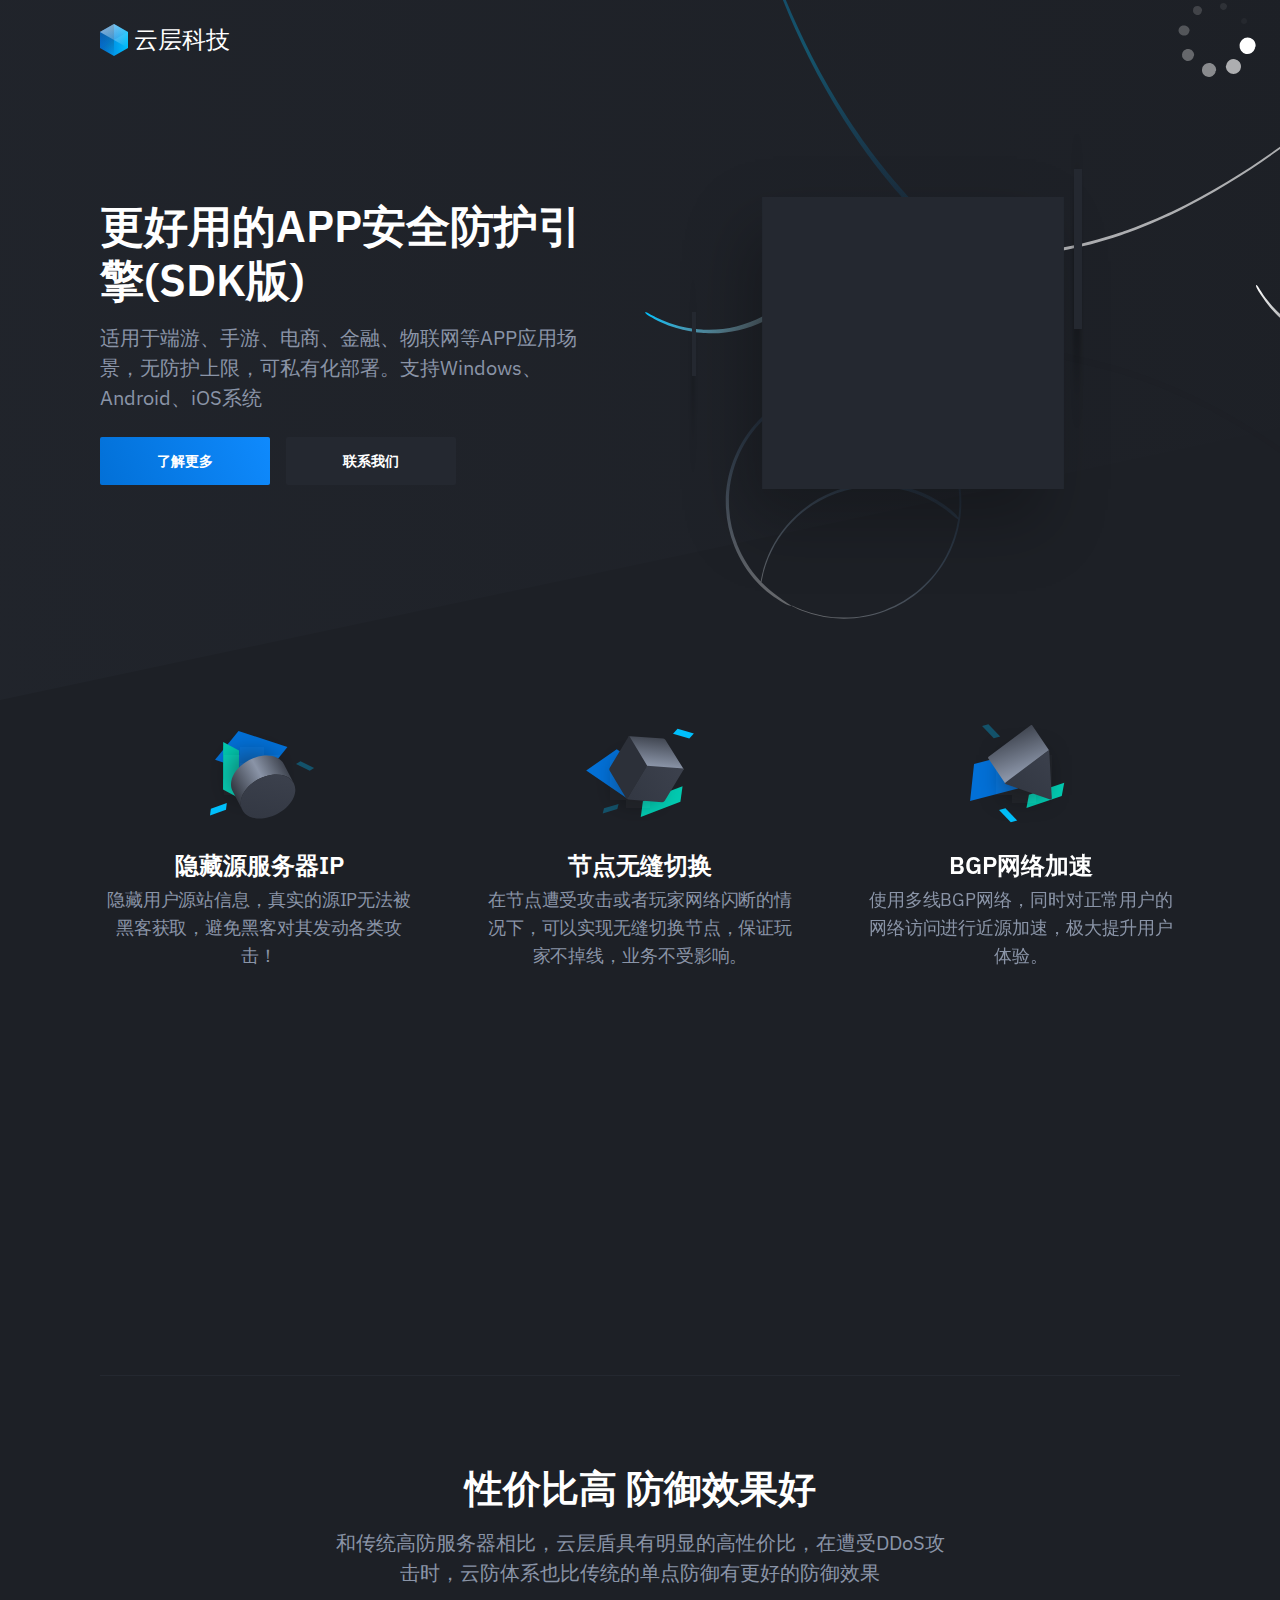
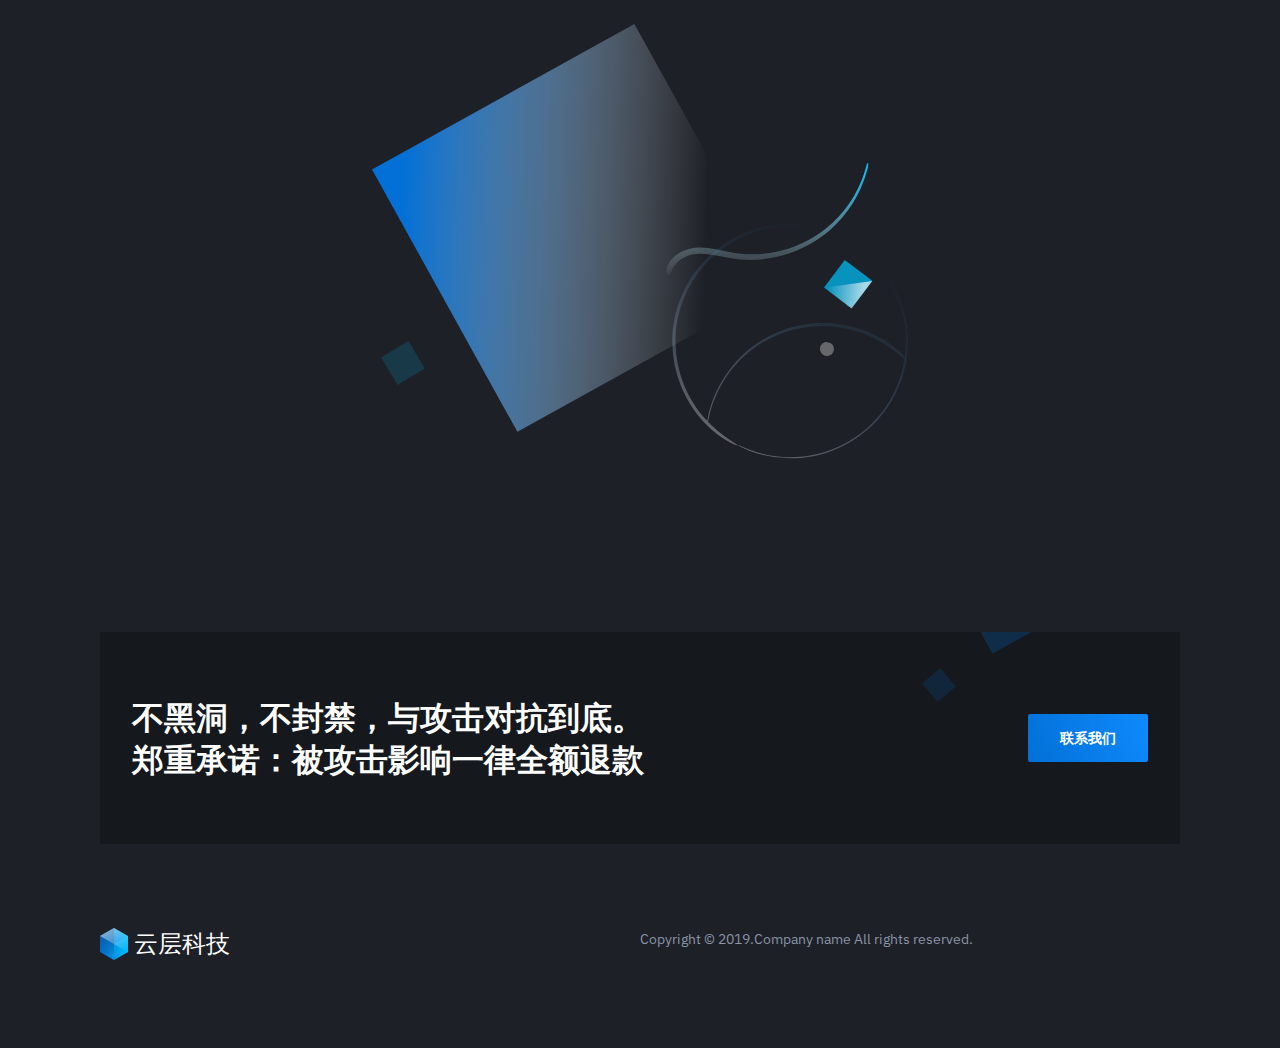
==== commit e9121611: "Update index.html" ====
--- a/4.29ZF04/index.html
+++ b/4.29ZF04/index.html
@@ -269,7 +269,7 @@
 		function showModalButton2(){
 			showModal({ 
 				title: "联系我们",  //提示的标题
-				content: "QQ：278056823 <br>TG:+1 701-484-2430",  //提示的内容
+				content: "QQ：278056823 <br>telegram:yunanquan<br>WhatsApp:+15612851755",  //提示的内容
 				showCancel: true,  //是否显示取消按钮，默认为 true
 				cancelText: '取消',  //取消按钮的文字，默认为"取消"，最多 4 个字符
 				cancelColor: "#fff",  //取消按钮的文字颜色，默认为"#000000"
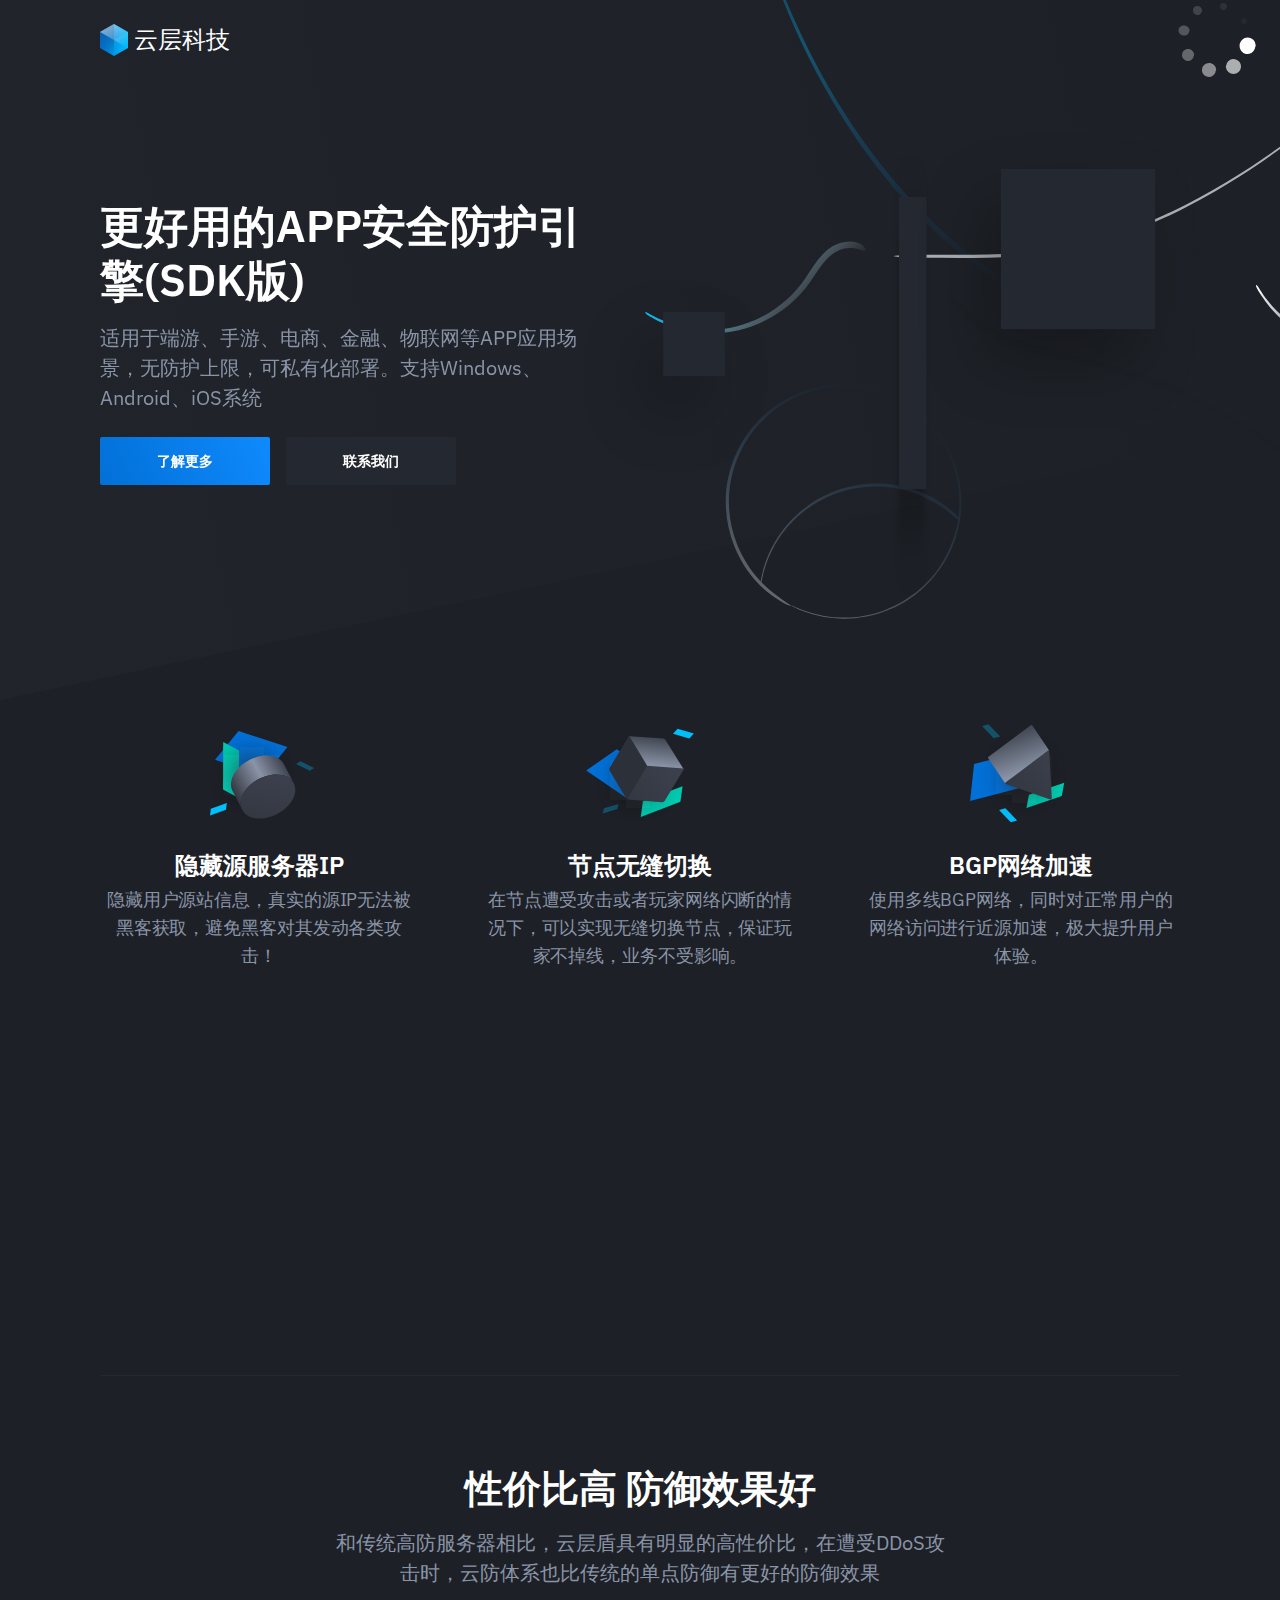
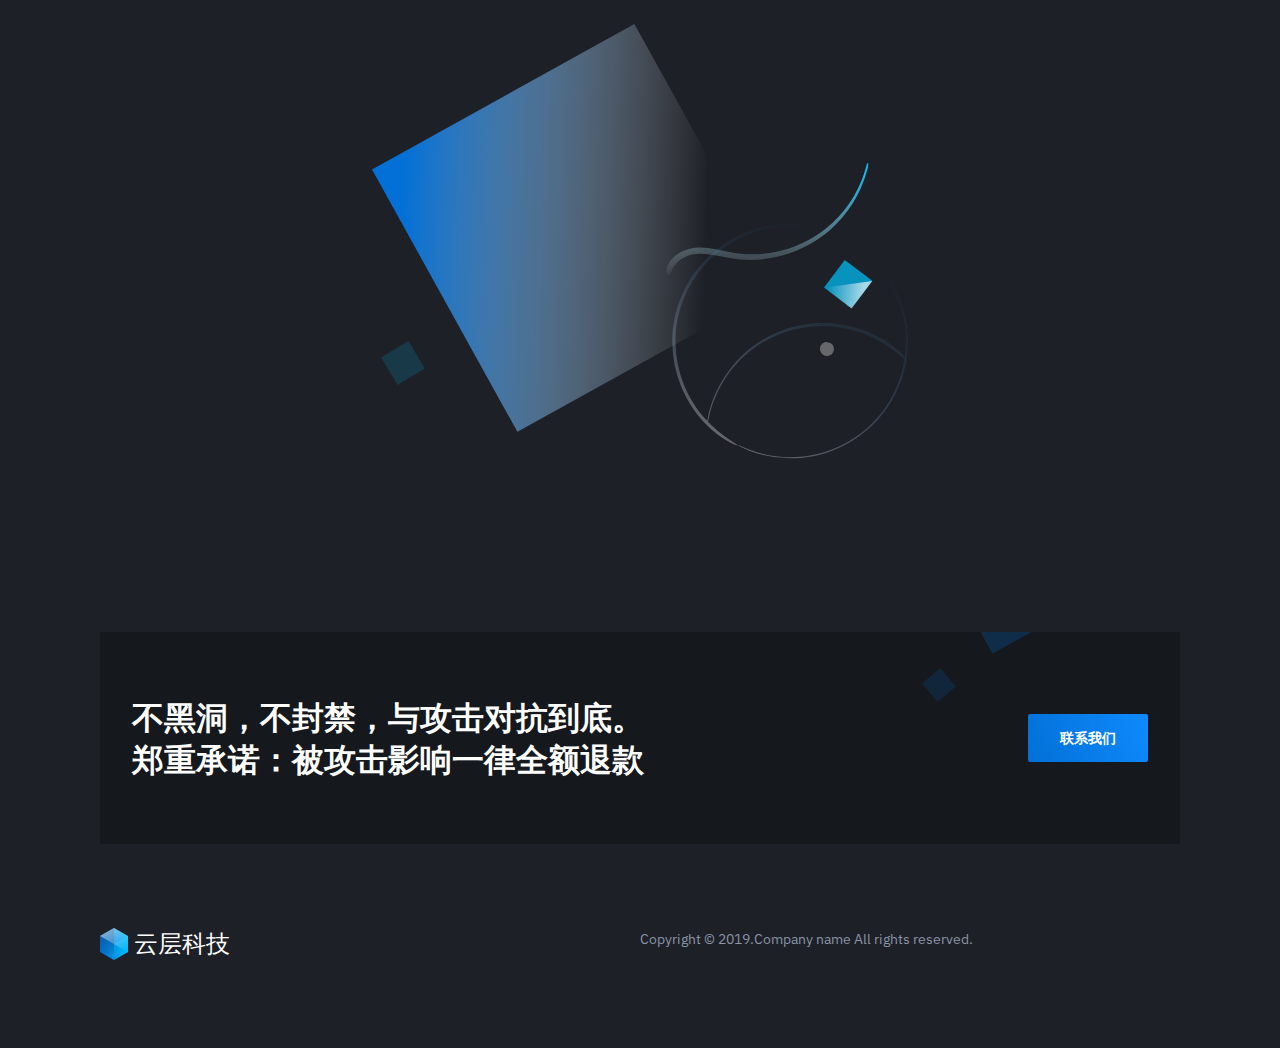
==== commit 7552ce88: "Update index.html" ====
--- a/4.29ZF04/index.html
+++ b/4.29ZF04/index.html
@@ -269,7 +269,7 @@
 		function showModalButton2(){
 			showModal({ 
 				title: "联系我们",  //提示的标题
-				content: "QQ：278056823 <br>telegram:yunanquan<br>WhatsApp:+15612851755",  //提示的内容
+				content: "QQ：278056823 <br>Telegram:yunanquan<br>WhatsApp:+15612851755<br>Skype:+15612851755",  //提示的内容
 				showCancel: true,  //是否显示取消按钮，默认为 true
 				cancelText: '取消',  //取消按钮的文字，默认为"取消"，最多 4 个字符
 				cancelColor: "#fff",  //取消按钮的文字颜色，默认为"#000000"
